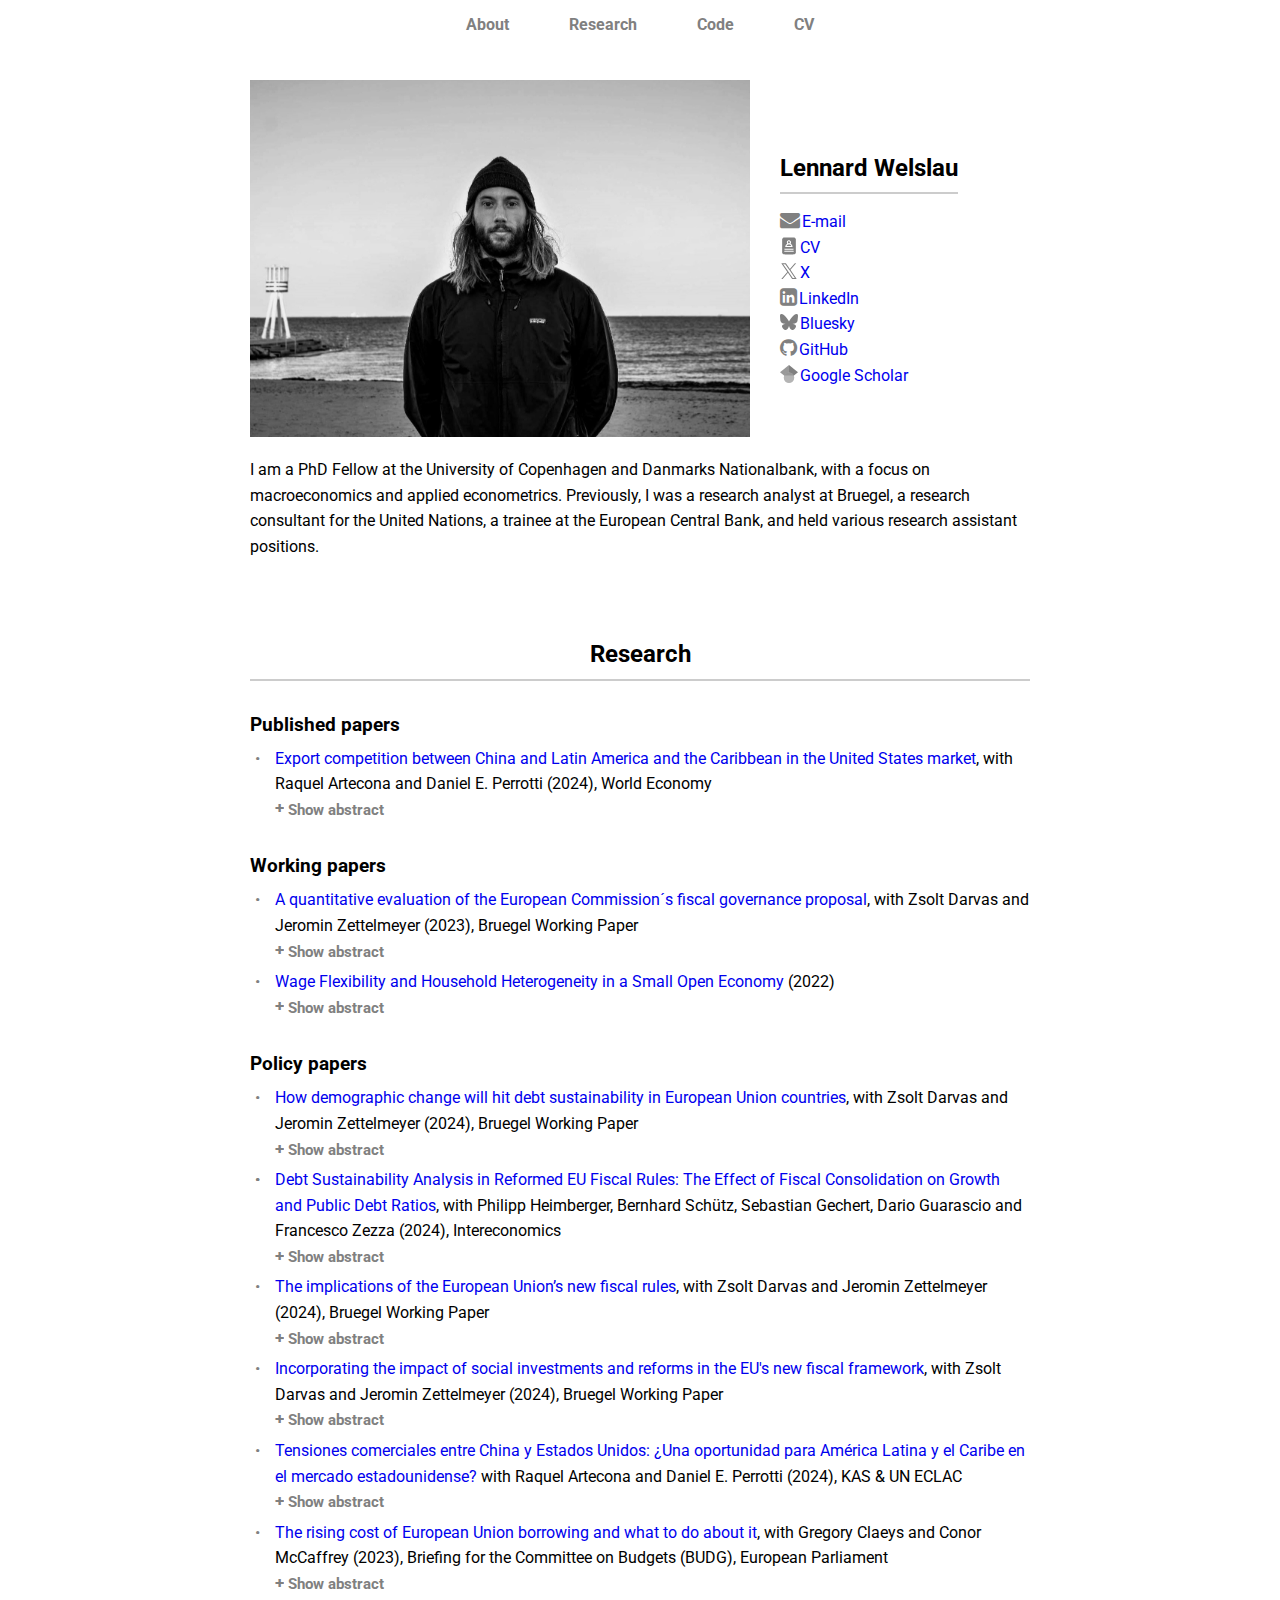
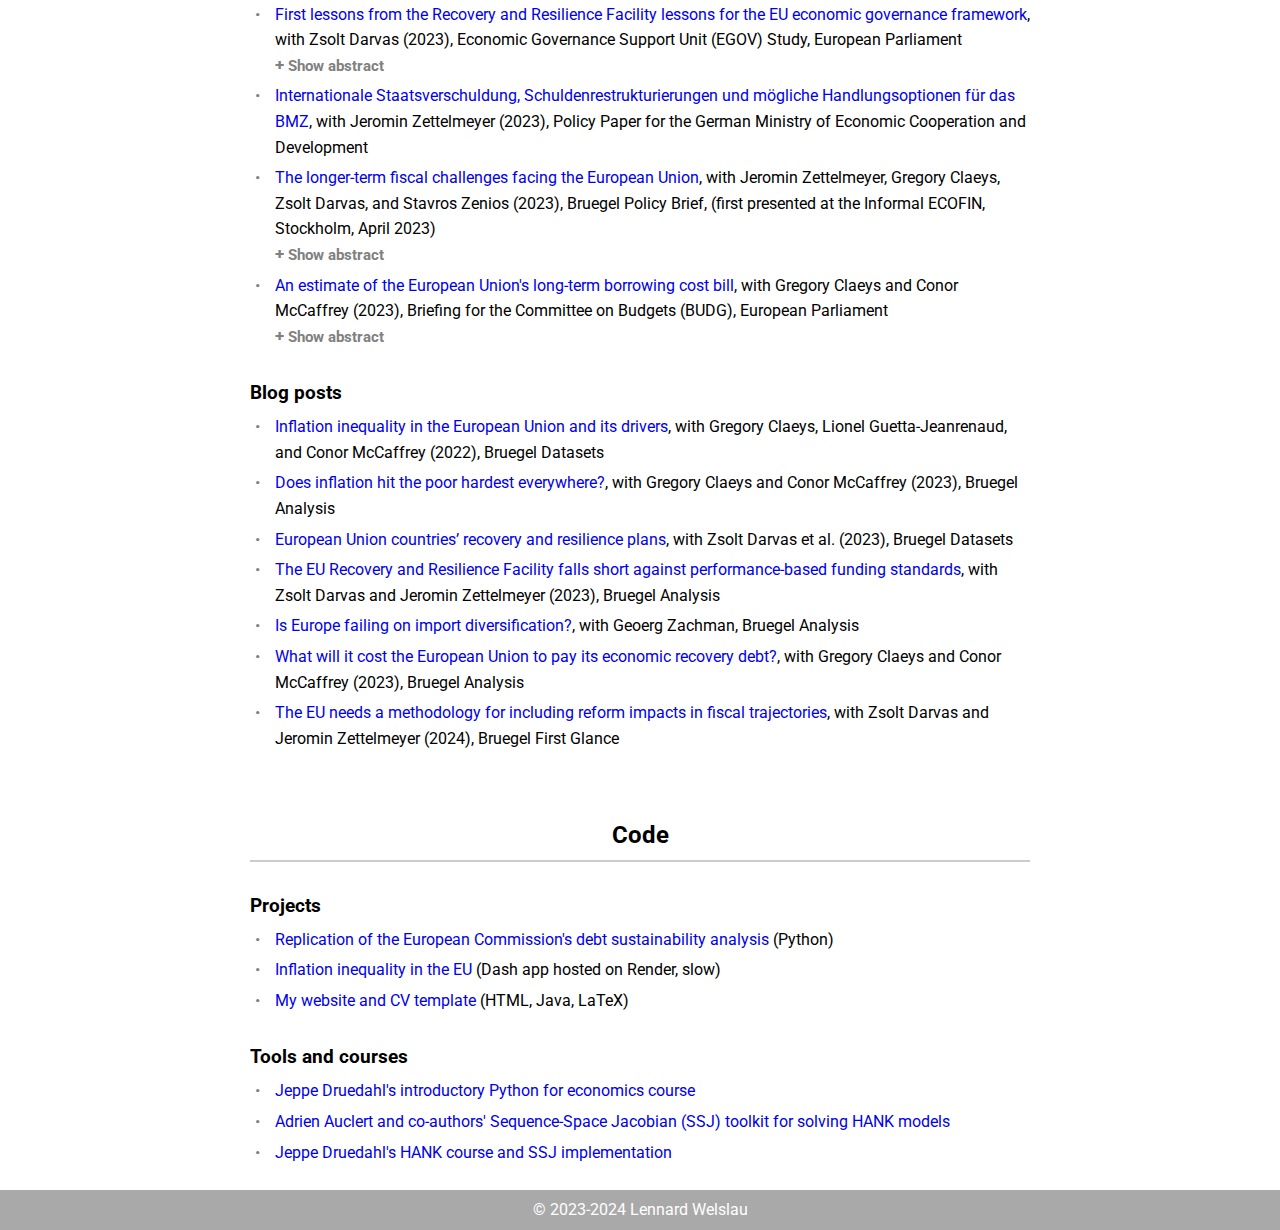
==== index.html @ 1eb8d7cc "bio update" ====
<!DOCTYPE html>
<html lang="en">
<head>
  <script async src="https://www.googletagmanager.com/gtag/js?id=G-X8380H7QBJ"></script>
  <script>
    window.dataLayer = window.dataLayer || [];
    function gtag(){dataLayer.push(arguments);}
    gtag('js', new Date());
    gtag('config', 'G-X8380H7QBJ');
  </script>
  <meta charset="UTF-8">
  <meta name="viewport" content="width=device-width, initial-scale=1.0">
  <link rel="stylesheet" href="style.css">
  <link rel="preconnect" href="https://fonts.googleapis.com">
  <link rel="preconnect" href="https://fonts.gstatic.com" crossorigin>
  <link href="https://fonts.googleapis.com/css2?family=Roboto:wght@300&display=swap" rel="stylesheet">
  <link rel="stylesheet" href="https://cdnjs.cloudflare.com/ajax/libs/font-awesome/4.7.0/css/font-awesome.min.css">
  <script src="https://code.jquery.com/jquery-3.6.0.min.js"></script>
  <script src="script.js"></script>

  <title>Lennard Welslau</title>
  <link rel="icon" type="image/x-icon" href="images/lennard_welslau_icon.jpg">
</head>
<body>
  <nav>
    <ul>
      <li><a href="#about">About</a></li>
      <li><a href="#research">Research</a></li>
      <li><a href="#code">Code</a></li>
      <li><a href="CV/CV_Lennard_Welslau.pdf" target="_blank">CV</a></li>
    </ul>
  </nav>

  <section id="about">
    <div class="container">
      <div class="about-image">
        <img src="images/lennard_welslau.jpg" alt="Lennard Welslau">
        <div class="about-links">
          <h2>Lennard Welslau</h2>
            <ul>
              <li><a href="mailto:lennard.welslau@gmail.com" target="_blank">
                <i class="fa fa-envelope" style="font-size: 20px; color: gray; margin-right: 2px">
                </i>E-mail
              </a></li>

              <li><a href="CV/CV_Lennard_Welslau.pdf" target="_blank">
                <svg xmlns="http://www.w3.org/2000/svg" viewBox="0 0 256 256" width="18" height="18" style="fill: gray; vertical-align: top;  margin-top: 2px; margin-right: 2px">
                  <g transform="translate(0.000000,256.000000) scale(0.100000,-0.100000)" fill="gray" stroke=None>
                    <path d="M1125 2480 c-578 -5 -633 -6 -662 -23 -55 -30 -103 -78 -131 -131 l-27 -51 0 -995 0 -995 27 -51 c31 -58 84 -108 142 -135 39 -18 84 -19 806 -19 722 0 767 1 806 19 58 27 111 77 142 135 l27 51 0 995 0 995 -27 51 c-28 53 -76 102 -131 131 -45 25 -214 29 -972 23z m280 -405 c64 -31 109 -79 143 -153 34 -76 29 -174 -13 -258 l-31 -59 69 -48 c157 -111 274 -370 187 -414 -19 -10 -137 -13 -492 -13 -256 0 -474 3 -483 6 -8 4 -22 19 -31 35 -44 86 93 322 234 401 29 17 51 33 49 37 -52 97 -62 129 -61 201 1 89 19 134 76 197 43 45 98 80 153 94 53 14 143 3 200 -26z m535 -1202 c16 -20 20 -36 16 -58 -13 -63 26 -60 -676 -60 -702 0 -663 -3 -676 60 -4 22 0 38 16 58 l21 27 639 0 639 0 21 -27z m0 -300 c26 -33 21 -79 -11 -105 -20 -17 -66 -18 -651 -18 l-629 0 -24 25 c-30 30 -32 64 -4 99 l20 26 639 0 639 0 21 -27z"/>
                    <path d="M1200 1938 c-55 -28 -83 -75 -82 -134 2 -191 292 -191 294 0 1 26 -7 58 -18 77 -20 35 -92 79 -129 79 -11 0 -41 -10 -65 -22z"/>
                    <path d="M1190 1496 c-30 -6 -72 -20 -93 -30 -53 -26 -128 -96 -155 -145 l-23 -41 346 0 346 0 -23 41 c-33 60 -119 134 -181 157 -71 26 -151 33 -217 18z"/>                
                  </svg>CV
              </a></li>
            </ul>
            <ul>
              <li><a href="https://twitter.com/lennardwelslau" target="_blank">
                <svg xmlns="http://www.w3.org/2000/svg" viewBox="0 0 32 32" width="18" height="18" style="fill: gray; vertical-align: top;  margin-top: 2px; margin-right: 2px">
                  <path style="fill:none" d="M0 0h32v32H0z"/>
                  <path d="M16.305 11.856 26.5 0h-2.412l-8.856 10.294L8.158 0H0l10.7 15.567L0 28h2.417l9.352-10.871L19.24 28h8.16L16.3 11.856zm-3.31 3.844-1.084-1.55L3.288 1.82H7l6.959 9.954 1.084 1.55 9.046 12.939h-3.712L12.995 15.7z" transform="translate(2.301 2)" style="fill:gray"/>
              </svg>X
              </a></li>

              <li><a href="https://www.linkedin.com/in/welslau/" target="_blank">
                <i class="fa fa-linkedin-square" style="font-size: 20px; color: gray; margin-right: 2px">
                </i>LinkedIn
              </a></li>

              <li><a href="https://bsky.app/profile/lennardwelslau.bsky.social" target="_blank">
                <svg viewBox="0 0 64 57" width="18" height="18" style="fill: gray; vertical-align: top;  margin-top: 2px; margin-right: 2px">
                  <path d="M13.873 3.805C21.21 9.332 29.103 20.537 32 26.55v15.882c0-.338-.13.044-.41.867-1.512 4.456-7.418 21.847-20.923 7.944-7.111-7.32-3.819-14.64 9.125-16.85-7.405 1.264-15.73-.825-18.014-9.015C1.12 23.022 0 8.51 0 6.55 0-3.268 8.579-.182 13.873 3.805ZM50.127 3.805C42.79 9.332 34.897 20.537 32 26.55v15.882c0-.338.13.044.41.867 1.512 4.456 7.418 21.847 20.923 7.944 7.111-7.32 3.819-14.64-9.125-16.85 7.405 1.264 15.73-.825 18.014-9.015C62.88 23.022 64 8.51 64 6.55c0-9.818-8.578-6.732-13.873-2.745Z"></path>
                </svg>Bluesky
              </a></li>
            

              <li><a href="https://github.com/lennardwelslau" target="_blank">
                <i class="fa fa-github" style="font-size: 20px; color: gray; ; margin-right: 2px">
                </i>GitHub
              </a></li>

              <li><a href="https://scholar.google.com/citations?user=URCsGY0AAAAJ" target="_blank">
                <svg class="google-scholar-icon" xmlns="http://www.w3.org/2000/svg" viewBox="0 0 512 512" width="18" height="18" style="fill: gray; vertical-align: top;  margin-top: 2px; margin-right: 2px">
                  <path fill="#999999" d="M256 411.12L0 202.667 256 0z"/>
                  <path fill="Gray" d="M256 411.12l256-208.453L256 0z"/>
                  <circle fill="#b4b4b4" cx="256" cy="362.667" r="149.333"/>
                  <path fill="#979797" d="M121.037 298.667c23.968-50.453 75.392-85.334 134.963-85.334s110.995 34.881 134.963 85.334H121.037z"></path>
                </svg>Google Scholar
              </a></li>   
                  
            </ul>          
        </div>
      </div>
      <div class="about-description">
        <p>I am a PhD Fellow at the University of Copenhagen and Danmarks Nationalbank, 
          with a focus on macroeconomics and applied econometrics. 
          Previously, I was a research analyst at Bruegel, 
          a research consultant for the United Nations, 
          a trainee at the European Central Bank, 
          and held various research assistant positions.
        </p>
      </div>
    </div>
  </section>

  <section id="research">
    <div class="container">
      <h2>Research</h2>
      <h3>Published papers</h3>
      <ul class="bibliography">
        <li>
          <div class="publication-entry">
            <div class="publication-info">
              <a href="research\Welslau_Artecona_Perrotti_Export_Competition_China_LAC_01-24.pdf" target="_blank">Export competition between China and Latin America and the Caribbean in the United States market</a>, with Raquel Artecona and Daniel E. Perrotti (2024), World Economy
              <br><a href="#" class="abstract-button">Show abstract</a>
            </div>
            <div class="abstract" style="display: none;">
              We investigate export competition between China and Latin America and the Caribbean (LAC) in the United States market between 2002 and 2022. Using a sample of 33 exporters and 10-digit Harmonized Tariff Schedule (HS) level trade data, we estimate a structural gravity model using an instrumental variable constructed from Chinese exports to eight other industrialized nations. We use a first-order Taylor-series expansion à la Baier and Bergstrand (2009a) to approximate the multilateral price terms pointed out by Anderson and Van Wincoop (2003). The results show that the impact of Chinese exports on United States imports from LAC is negative and statistically significant across several model specifications, levels of aggregation, and sectors. A percentage increase in imports from China decreased imports from LAC by ca. 0.75 percent. The displacement effect is ca. 0.32 for manufacturing products, 1.01 for resourcebased products, 1.33 when estimated only for South America, 0.25 for the Caribbean, and not significant for Central America.
            </div>
          </div>
        </li> 
      </ul>
      <h3>Working papers</h3>
      <ul class="bibliography">
        <li>
          <div class="publication-entry">
            <div class="publication-info">
              <a href="https://www.bruegel.org/sites/default/files/2023-09/WP%2016_1.pdf" target="_blank">A quantitative evaluation of the European Commission´s fiscal governance proposal</a>, with Zsolt Darvas and Jeromin Zettelmeyer (2023), Bruegel Working Paper
              <br><a href="#" class="abstract-button">Show abstract</a>
            </div>
            <div class="abstract" style="display: none;">
              The EU's new fiscal framework (proposed April 2023) uses debt sustainability analysis (DSA), the 3% deficit limit, and safeguards to determine fiscal adjustment needs.  Disagreement exists over a DSA-based approach vs. relying on simple rules. We replicated the DSA methodology to evaluate the proposal, finding ambitious adjustment requirements (averaging over 2% of GDP) exceeding current plans for most high-debt countries. While DSA generally drives these requirements, notable exceptions exist. France's 'debt safeguard' mandates much greater adjustment than the DSA.  Extending the adjustment period (possible under the framework) would make safeguards binding for several countries.  Additionally, the deficit reduction rule could become binding after output shocks.  The Commission's DSA methodology, while reasonable, warrants review by an independent group.  We endorse the proposal with modifications: clarify ambiguities, remove/modify safeguards, reform the excessive deficit procedure to prevent procyclicality, and establish a process for reviewing the DSA methodology.
            </div>
          </div>
        </li>      
        <li>
          <div class="publication-entry">
            <div class="publication-info">
              <a href="research/Welslau_2022_Wage_Flexibility_Open_Economy_HANK.pdf" target="_blank">Wage Flexibility and Household Heterogeneity in a Small Open Economy</a> (2022)
              <br><a href="#" class="abstract-button">Show abstract</a>
            </div>
            <div class="abstract" style="display: none;">
              Structural reforms that increase labour market flexibility have conventionally been believed to facilitate employment stability. These stability benefits depend on the responsiveness of employment to labour cost adjustments. In a standard New Keynesian model, this responsiveness depends on aggregate demand the endogenous reaction of monetary policy which is muted in a monetary union. I revisit the effect in a small open-economy HANK model, where demand is affected directly by changes in the real wage. I first simulate a temporary payroll tax cut and compare responses for a Taylor rule and a monetary union and show that employment is responsive to labour cost reductions under both monetary regimes. I then simulate a foreign interest rate and a foreign demand shock and assess welfare losses at varying levels of wage flexibility. I find that: (i) wage flexibility increases the responsiveness of employment in the face of adverse foreign shocks; (ii) in a monetary union, wage flexibility results in substantial relative welfare losses, especially for poorer households, driven by income and multiplier effects, while for a Taylor rule, welfare effects are smaller and co-determined by the monetary policy response; (iii) under both monetary regimes, a one for one increase of price and wage flexibility has only minimal welfare effects, while a decrease of flexibility results in relative gains for an interest rate shock and relative losses for a foreign demand shock.
            </div>
        </li>
      </ul>
      <h3>Policy papers</h3> 
      <ul class="bibliography">
        <li>
          <div class="publication-entry">
            <div class="publication-info">
              <a href="https://www.bruegel.org/sites/default/files/2024-09/PB%2022%202024_0.pdf" target="_blank">How demographic change will hit debt sustainability in European Union countries</a>, with Zsolt Darvas and Jeromin Zettelmeyer (2024), Bruegel Working Paper
              <br><a href="#" class="abstract-button">Show abstract</a>
            </div>
            <div class="abstract" style="display: none;">
              Population ageing is increasingly straining the fiscal stability of European Union countries by raising public expenditures and slowing economic growth, which worsens debt-to-GDP ratios. To manage these pressures and comply with EU fiscal rules, member states must maintain strong structural primary balances—the difference between non-cyclical revenues and non-interest spending. The EU requires nations to address the fiscal impacts of ageing from 2025 over a ten-year adjustment period, with the most significant effects occurring in the first four to seven years. After this period, most countries won’t need to further increase their structural primary balances. However, except for Bulgaria, Croatia, Finland, France, Italy, Latvia, and Sweden, other EU nations must continue fiscal adjustments in non-ageing areas. This may involve reallocating spending or raising taxes, presenting tough policy choices. Additionally, demographic risks could increase required primary balances by over one percentage point of GDP, while policies like boosting immigration, fertility, labor participation, and productivity could alleviate pressures by about half a point. Effective implementation of EU recommendations is crucial for addressing these demographic challenges.          </div>
          </div>
        </li>  
        <li>
        <li>
          <div class="publication-entry">
            <div class="publication-info">
              <a href="https://www.intereconomics.eu/contents/year/2024/number/5/article/debt-sustainability-analysis-in-reformed-eu-fiscal-rules.html" target="_blank">Debt Sustainability Analysis in Reformed EU Fiscal Rules: The Effect of Fiscal Consolidation on Growth and Public Debt Ratios</a>, with Philipp Heimberger, Bernhard Schütz, Sebastian Gechert, Dario Guarascio and Francesco Zezza (2024), Intereconomics
              <br><a href="#" class="abstract-button">Show abstract</a>
            </div>
            <div class="abstract" style="display: none;">
              Debt Sustainability Analysis (DSA) relies on macroeconomic and fiscal policy assumptions; it plays an essential role in providing an anchor for bilateral negotiations and surveillance in the context of reformed EU fiscal rules. While the European Commission assumes a constant short-run fiscal multiplier of 0.75, the literature highlights that there is no single fiscal multiplier for all countries and all times. Furthermore, the European Commission’s DSA framework assumes a fast dissipation of the output effect of fiscal adjustment, and that fiscal consolidation efforts by trading partners do not spill over into domestic economic activity. This article presents DSA simulations that relax the official assumptions by focusing on the four largest euro area economies: Germany, France, Italy and Spain. The results suggest that the debt sustainability framework in reformed EU fiscal rules is sensitive to changes in assumptions and may underestimate the negative growth effects of fiscal adjustment. Hence, public debt ratios may turn out higher than expected.
            </div>
          </div>
        </li>  
        <li>
          <div class="publication-entry">
            <div class="publication-info">
              <a href="https://www.bruegel.org/system/files/2024-07/PB%2010%202024.pdf" target="_blank">The implications of the European Union’s new fiscal rules</a>, with Zsolt Darvas and Jeromin Zettelmeyer (2024), Bruegel Working Paper
              <br><a href="#" class="abstract-button">Show abstract</a>
            </div>
            <div class="abstract" style="display: none;">
              The European Union's new fiscal framework aims to enforce budget deficit and public debt limits through country-specific debt sustainability analyses (DSA) and a public expenditure indicator as the annual fiscal policy target. This approach is more effective than simple numerical rules, focusing on debt path evolution and avoiding pro-cyclical fiscal policies. However, numerical safeguards in the new framework may undermine DSA-based requirements and hinder public investment. More, ambiguities in the new rules and the excessive deficit procedure (EDP) could impede successful implementation. We compar eimplications of the old and te new rules and make several recommendations for successful implementation, including aligning EDP adjustments with DSA, quantifying investment impacts, revising DSA methodology, and establishing an EU facility for green public investments if needed.
            </div>
          </div>
        </li>  
        <li>
          <div class="publication-entry">
            <div class="publication-info">
              <a href="https://www.bruegel.org/sites/default/files/2024-03/WP%2007.pdf" target="_blank">Incorporating the impact of social investments and reforms in the EU's new fiscal framework</a>, with Zsolt Darvas and Jeromin Zettelmeyer (2024), Bruegel Working Paper
              <br><a href="#" class="abstract-button">Show abstract</a>
            </div>
            <div class="abstract" style="display: none;">
              The EU's new fiscal framework extends the fiscal adjustment period to incentivize public investment and reforms. However, there's no agreed methodology to gauge their impact on fiscal adjustments. This paper assesses the framework's "investment friendliness" and proposes a methodology to quantify the impact of investments and reforms on debt sustainability. It suggests reevaluating existing methodologies for projections and illustrates potential impacts through social investment measures. This analysis emphasizes the necessity of a standardized approach to evaluate the effects of investments and reforms within the EU's fiscal framework.
            </div>
          </div>
        </li>      
        <li>
          <div class="publication-entry">
            <div class="publication-info">
              <a href="https://www.kas.de/documents/7851262/29859533/Retos+y+oportunidade+de+Ame%CC%81rica+Latina+y+el+Caribe.pdf/45678561-68e5-db37-2965-a6052b96e887?version=1.0&t=1712937202313" target="_blank">Tensiones comerciales entre China y Estados Unidos: ¿Una oportunidad para América Latina y el Caribe en el mercado estadounidense?</a> with Raquel Artecona and Daniel E. Perrotti (2024), KAS & UN ECLAC
              <br><a href="#" class="abstract-button">Show abstract</a>
            </div>
            <div class="abstract" style="display: none;">
              We analyse the impact of the China-United States trade tensions on the displacement of exports from Latin America and the Caribbean by China in the United States market using an augmented gravity model. For products directly involved in the trade dispute, a percentage increase in Chinese exports, on average, led to a decrease of Latin American and Caribbean exports of about 0.24 to 0.42 percent before, and 0.21 and 0.25 percent after the introduction of tariffs. This reduction is statistically significant even after controlling for sector, country, and time specific trends. Reductions in the displacement of products not involved in the trade tensions are not robust to the inclusion of such trends. The results suggest that trade tensions partly offset the displacment of Latin American and Caribbean exports.
            </div>
          </div>
        </li> 
        <li>
          <div class="publication-entry">
            <div class="publication-info">
              <a href="https://www.bruegel.org/system/files/2023-06/PB%2012%202023.pdf" target="_blank">The rising cost of European Union borrowing and what to do about it</a>, with Gregory Claeys and Conor McCaffrey (2023), Briefing for the Committee on Budgets (BUDG), European Parliament
              <br><a href="#" class="abstract-button">Show abstract</a>
            </div>
            <div class="abstract" style="display: none;">
              The European Commission's debt issuance for the EU has surged, with approximately €400 billion outstanding as of May 2023, mostly incurred since 2020. Continued borrowing is anticipated until 2026 to fund NextGenerationEU and support for Ukraine. While initial borrowing benefited from historically low interest rates, rates rose notably in 2022. Factors contributing to this rise include broader eurozone interest rate increases and widening yield spreads compared to major European issuers like France and Germany. To address this, the Commission should enhance market infrastructure and refine its issuance strategy. However, institutional developments and progress on new own resources are also crucial to optimize EU borrowing benefits. A significant portion of borrowing is allocated to non-repayable support, such as Recovery and Resilience Fund grants, adding pressure on the EU budget due to higher-than-expected interest costs. Consequently, the EU must promptly review its budget and financial framework to accommodate these increased costs and mitigate impacts on important EU programs already strained by inflation.
            </div>
          </div>
        </li>        
        <li>
          <div class="publication-entry">
            <div class="publication-info">
              <a href="https://www.europarl.europa.eu/RegData/etudes/IDAN/2023/741748/IPOL_IDA(2023)741748_EN.pdf" target="_blank">First lessons from the Recovery and Resilience Facility lessons for the EU economic governance framework</a>, with Zsolt Darvas (2023), Economic Governance Support Unit (EGOV) Study, European Parliament
              <br><a href="#" class="abstract-button">Show abstract</a>
            </div>
            <div class="abstract" style="display: none;">
              We document the poor track record of implementation of the European Semester country-specific recommendations and discusses the novelties the Recovery and Resilience Facility (RRF) could bring to EU economic governance. While it is too early to evaluate the success of the RRF, this study draws out lessons for the future of the EU economic governance framework from certain aspects of the RRF design and the European Commission’s evaluation of the national recovery and resilience plans.
            </div>
          </div>
        </li>        
        <li>
          <div class="publication-entry">
            <div class="publication-info">
              <a href="https://www.bruegel.org/system/files/2023-05/Internationale%20Staatsverschuldung%20Bruegel_.pdf" target="_blank">Internationale Staatsverschuldung, Schuldenrestrukturierungen und mögliche Handlungsoptionen für das BMZ</a>, with Jeromin Zettelmeyer (2023), Policy Paper for the German Ministry of Economic Cooperation and Development
            </div>
          </div>
        </li>
        <li>
          <div class="publication-entry">
            <div class="publication-info">
              <a href="https://www.bruegel.org/system/files/2023-05/PB%2010%202023.pdf" target="_blank">The longer-term fiscal challenges facing the European Union</a>, with Jeromin Zettelmeyer, Gregory Claeys, Zsolt Darvas, and Stavros Zenios (2023), Bruegel Policy Brief, (first presented at the Informal ECOFIN, Stockholm, April 2023)
              <br><a href="#" class="abstract-button">Show abstract</a>
            </div>
            <div class="abstract" style="display: none;">
              The pandemic and the fallout from Russia's invasion of Ukraine have intensified longer-term fiscal pressures in the European Union, stemming from increased debt, anticipated higher real interest rates, and heightened public investment demands. This Policy Brief provides quantitative assessments and policy implications. Firstly, most EU countries will require long-term increases in primary fiscal balances, ranging from 0.5 percent to 1.5 percent of GDP, though adjustments vary due to existing fiscal space disparities. Secondly, while significant, the additional fiscal adjustment appears manageable, with some countries needing to raise primary balances by over 2 percent of GDP. Thirdly, future real interest rate paths are uncertain, having risen by approximately 2 percentage points post-pandemic but remaining relatively low at around 1 percent in real terms. Policymakers should not presume a decline in rates. Lastly, increased public spending demands for defense and climate initiatives, exceeding 1 percent of GDP annually, aren't yet factored into fiscal baselines and will compound existing adjustment efforts. Gradual fiscal adjustment, commencing when cyclical conditions permit, is crucial to avoid hampering economic growth.            </div>
          </div>
        </li>        
        <li>
          <div class="publication-entry">
            <div class="publication-info">
              <a href="https://www.europarl.europa.eu/RegData/etudes/BRIE/2023/754286/IPOL_BRI(2023)754286_EN.pdf" target="_blank">An estimate of the European Union's long-term borrowing cost bill</a>, with Gregory Claeys and Conor McCaffrey (2023), Briefing for the Committee on Budgets (BUDG), European Parliament
              <br><a href="#" class="abstract-button">Show abstract</a>
            </div>
            <div class="abstract" style="display: none;">
              The European Union's budget must cover the costs of interest and principal payments on debt issued to fund the non-repayable portion of the post-pandemic recovery program. Understanding the evolution of these costs until full reimbursement in 2058 is crucial. Median estimates suggest yearly interest costs borne by the EU budget could peak at €10.8 billion (0.05% of EU GDP) in 2030 before gradually decreasing. Total costs over the program's lifespan could reach €222 billion (0.6% of average EU GDP), potentially reduced by €25 billion if the EU spread normalizes to early 2022 levels. Factoring in debt repayment, total annual financial needs may hit €25 billion in 2030, declining to €14 billion by program end. The EU's proposed 'Own Resources' package could cover these costs if accurate and accepted by member states. However, substantial uncertainty surrounds interest rates over the program's duration, emphasizing the need for caution.            </div>
          </div>
        </li>
      <h3>Blog posts</h3>
      <ul class="bibliography">
        <li>
          <div class="publication-entry">
            <div class="publication-info">
              <a href="https://www.bruegel.org/dataset/inflation-inequality-european-union-and-its-drivers" target="_blank">Inflation inequality in the European Union and its drivers</a>, with Gregory Claeys, Lionel Guetta-Jeanrenaud, and Conor McCaffrey (2022), Bruegel Datasets
            </div>
          </div>
        </li>        
        <li>
          <div class="publication-entry">
            <div class="publication-info">
              <a href="https://www.bruegel.org/blog-post/does-inflation-hit-poor-hardest-everywhere" target="_blank">Does inflation hit the poor hardest everywhere?</a>, with Gregory Claeys and Conor McCaffrey (2023), Bruegel Analysis
            </div>
          </li>
          <li>
            <div class="publication-entry">
              <div class="publication-info">
                <a href="https://www.bruegel.org/dataset/european-union-countries-recovery-and-resilience-plans" target="_blank">European Union countries’ recovery and resilience plans</a>, with Zsolt Darvas et al. (2023), Bruegel Datasets
              </div>
            </div>
          </li>
          <li>
            <div class="publication-entry">
              <div class="publication-info">
                <a href="https://www.bruegel.org/analysis/eu-recovery-and-resilience-facility-falls-short-against-performance-based-funding" target="_blank">The EU Recovery and Resilience Facility falls short against performance-based funding standards</a>, with Zsolt Darvas and Jeromin Zettelmeyer (2023), Bruegel Analysis
              </div>
            </div>
          </li>
        <li>
          <div class="publication-entry">
            <div class="publication-info">
              <a href="https://www.bruegel.org/blog-post/europe-failing-import-diversification" target="_blank">Is Europe failing on import diversification?</a>, with Geoerg Zachman, Bruegel Analysis
            </div>
          </div>
        </li>
        <li>
          <div class="publication-entry">
            <div class="publication-info">
              <a href="https://www.bruegel.org/analysis/what-will-it-cost-european-union-pay-its-economic-recovery-debt" target="_blank">What will it cost the European Union to pay its economic recovery debt?</a>, with Gregory Claeys and Conor McCaffrey (2023), Bruegel Analysis
            </div>
          </div>
        </li>
        <li>
          <div class="publication-entry">
            <div class="publication-info">
              <a href="https://www.bruegel.org/first-glance/eu-needs-methodology-including-reform-impacts-fiscal-trajectories" target="_blank">The EU needs a methodology for including reform impacts in fiscal trajectories</a>, with Zsolt Darvas and Jeromin Zettelmeyer (2024), Bruegel First Glance
            </div>
          </div>
        </li>        
      </ul>
    </div>
  </section>

  <section id="code">
    <div class="container">
      <h2>Code</h2>
        <h3>Projects</h3>
        <ul class="project">
          <li><a href="https://github.com/lennardwelslau/eu-debt-sustainability-analysis/" target="_blank">Replication of the European Commission's debt sustainability analysis</a> (Python)</li>
          <li><a href="inflation_inequality.html" target="_blank">Inflation inequality in the EU</a> (Dash app hosted on Render, slow)</li>
          <li><a href="https://github.com/lennardwelslau/lennardwelslau.github.io" target="_blank">My website and CV template</a> (HTML, Java, LaTeX)</li>
        </ul>
        <h3>Tools and courses</h3>
        <ul class="project">
          <li><a href="https://sites.google.com/view/numeconcph-introprog/" target="_blank">Jeppe Druedahl's introductory Python for economics course</a></li>                  
          <li><a href="https://github.com/lennardwelslau/sequence-jacobian">Adrien Auclert and co-authors' Sequence-Space Jacobian (SSJ) toolkit for solving HANK models</a></li>
          <li><a href="https://github.com/NumEconCopenhagen/AdvMacroHet/" target="_blank">Jeppe Druedahl's HANK course and SSJ implementation</a></li>                        
        </ul>
    </div>
  </section>
    
  <footer>
      <p>© 2023-2024 Lennard Welslau</p>
  </footer>
    

</body>
</html>
---- style.css ----
/* Reset default styles */
html, body, ul, li {
  margin: 0;
  padding: 0;
  list-style: none;
}

/* Global styles */
body {
  font-family: Roboto, sans-serif;
  line-height: 1.6;
}

.container {
  max-width: 780px;
  margin: 0 auto;
  padding: 20px;
}

h1 {
  text-align: center;
}

h2 {
  margin-bottom: 10px;
}

/* Navigation bar styles */
nav {
  background-color: white;
  position: fixed;
  top: 0;
  width: 100%;
  height: 50px;
  transition: background-color 0.25s ease; /* Add a smooth transition effect for the background color */
  z-index: 1000; /* Set a higher z-index to keep the navigation bar in the foreground */
}

nav ul {
  display: flex;
  justify-content: center;
  align-items: center;
  white-space: nowrap; /* Prevent text from wrapping */
  text-overflow: ellipsis; /* Display ellipsis (...) for text that overflows */
  height: 100%;
}


nav ul li a {
  color: grey;
  font-size: 16px;
  font-weight: bold;
  text-decoration: none;
  padding: 10px 30px;
  transition: font-size 0.25s ease, background-color 0.25s ease, color 0.25s ease; /* Add a smooth transition effect */
}

nav li:hover {
  transform: scale(1.2); /* Increase the font size on hover (adjust as needed) */
}

.scrolled {
  background-color: darkgrey;
}

.scrolled ul li a {
  color: white;
  transition: color 0.25 ease; /* Add a smooth transition effect for background color, text color, and padding */
}

/* About section styles */
#about {
  margin-top: 60px; /* Adjust the space between navigation bar and title */
}

.about-image {
  display: flex;
  align-items: center;
  justify-content: left; /* Center the content horizontally */
  text-align: left;
  flex-wrap: wrap; /* Allow items to wrap onto the next line if needed */
}

.about-image img {
  max-width: 500px;
  display: block;
  height: auto;
  margin-right: 30px;
}

.about-links {
  display: block; 
  text-align: left;
}

.about-links a {
  display: block;
  text-decoration: none;
}

.about-links a:visited {
  color: blue;
}

.about-links a:hover {
  text-decoration: underline; 
}

.about-description {
  margin-top: 20px;
}

.about-description a {
  text-decoration: none;
}

.about-description a:visited {
  color: blue;
}

.about-description a:hover {
  text-decoration: underline; 
}

h2 {
  text-align: center;
  border-bottom: 2px solid #ccc; /* Add a border under section headings */
  padding-bottom: 5px; /* Add some padding for better spacing */
  margin-bottom: 15px; /* Adjust as needed for spacing between headings and content */
}

h3 {
  border-bottom: 0px solid #ccc; /* Add a border under section headings */
  margin-top: 30px;
  margin-bottom: 5px; /* Adjust as needed for spacing between headings and content */
}

/* Research section styles */
.bibliography li {
  margin-bottom: 5px; /* Adjust as needed for spacing between entries */
  position: relative;
  padding-left: 25px; /* Adjust the padding to control the space between the symbol and the text */
}

.bibliography li::before {
  content: '\2022'; /* Unicode character for a bullet (disc) */
  color: grey; /* Set the color of the disc */
  position: absolute;
  left: 5px; /* Adjust the position of the disc */
}

.bibliography li a {
  text-decoration: none;
}

.bibliography li a:visited {
  color: blue;
}

.bibliography li a:hover {
  text-decoration: underline;
}

.abstract-button {
  color: grey; 
  font-size: 15px;
  font-weight: bold;
  cursor: pointer;
}

.abstract-button:hover {
  text-decoration: underline; 
}

.abstract {
  margin-top: 5px; 
  font-size: 14px; 
  line-height: 1.2; 
}

.abstract-button:after {
  content: '\002B'; /* Unicode character for "plus" sign (+) */
  display: inline-block;
  color: rgba(0,0,0,0);
  text-shadow: 0 0 grey;
  font-weight: bold;
  font-style: normal;
  scale: 1.1;
  float: left;
  margin-right: 5px;
}

.active:after {
  content: '\2012'; /* Unicode character for "minus" sign (-) */
}

/* Code section styles */

.project li {
  margin-bottom: 5px;
  position: relative;
  padding-left: 25px; 
}

.project li::before {
  content: '\2022'; /* Unicode character for a bullet (disc) */
  color: grey; 
  position: absolute;
  left: 5px;
}

.project li a {
  text-decoration: none;
}

.project li a:visited {
  color: blue;
}

.project li a:hover {
  text-decoration: underline;
}

/* Footer */
footer {
  background-color: darkgrey;
  color: white;
  height: 40px;
  padding: 0;
  text-align: center;
  display: flex;
  align-items: center;
  justify-content: center;
}

/* Adjusted container styles for mobile */
@media (max-width: 768px) {
  .container {
    padding: 10px;
  }
}

/* Adjusted about section for mobile */
@media (max-width: 768px) {
  .about-image {
    flex-direction: column;
    align-items: center;
  }

  .about-image img {
    max-width: 100%;
    margin-right: 0;
    margin-bottom: 10px;
  }
}

@media (max-width: 768px) {
  .about-links {
    text-align: center;
    justify-content: center;
    align-items: center;
    margin-bottom: 10px;
  }

  .about-links li {
    display: inline-flex;
    margin: 2.5px 2.5px;
  }
}

@media (max-width: 600px) {
  .about-description {
    text-align: justify;
  }
}

/* Adjusted navigation bar styles for mobile */
@media (max-width: 600px) {
  nav {
    height: auto;
    padding: 10px 0;
    text-align: center;
  }

  nav ul {
    display: flex;
    flex-direction: row;
    justify-content: center;
    align-items: center;
  }

  nav ul li {
    margin: 0 10px;
  }

  nav ul li a {
    padding: 5px;
  }
}
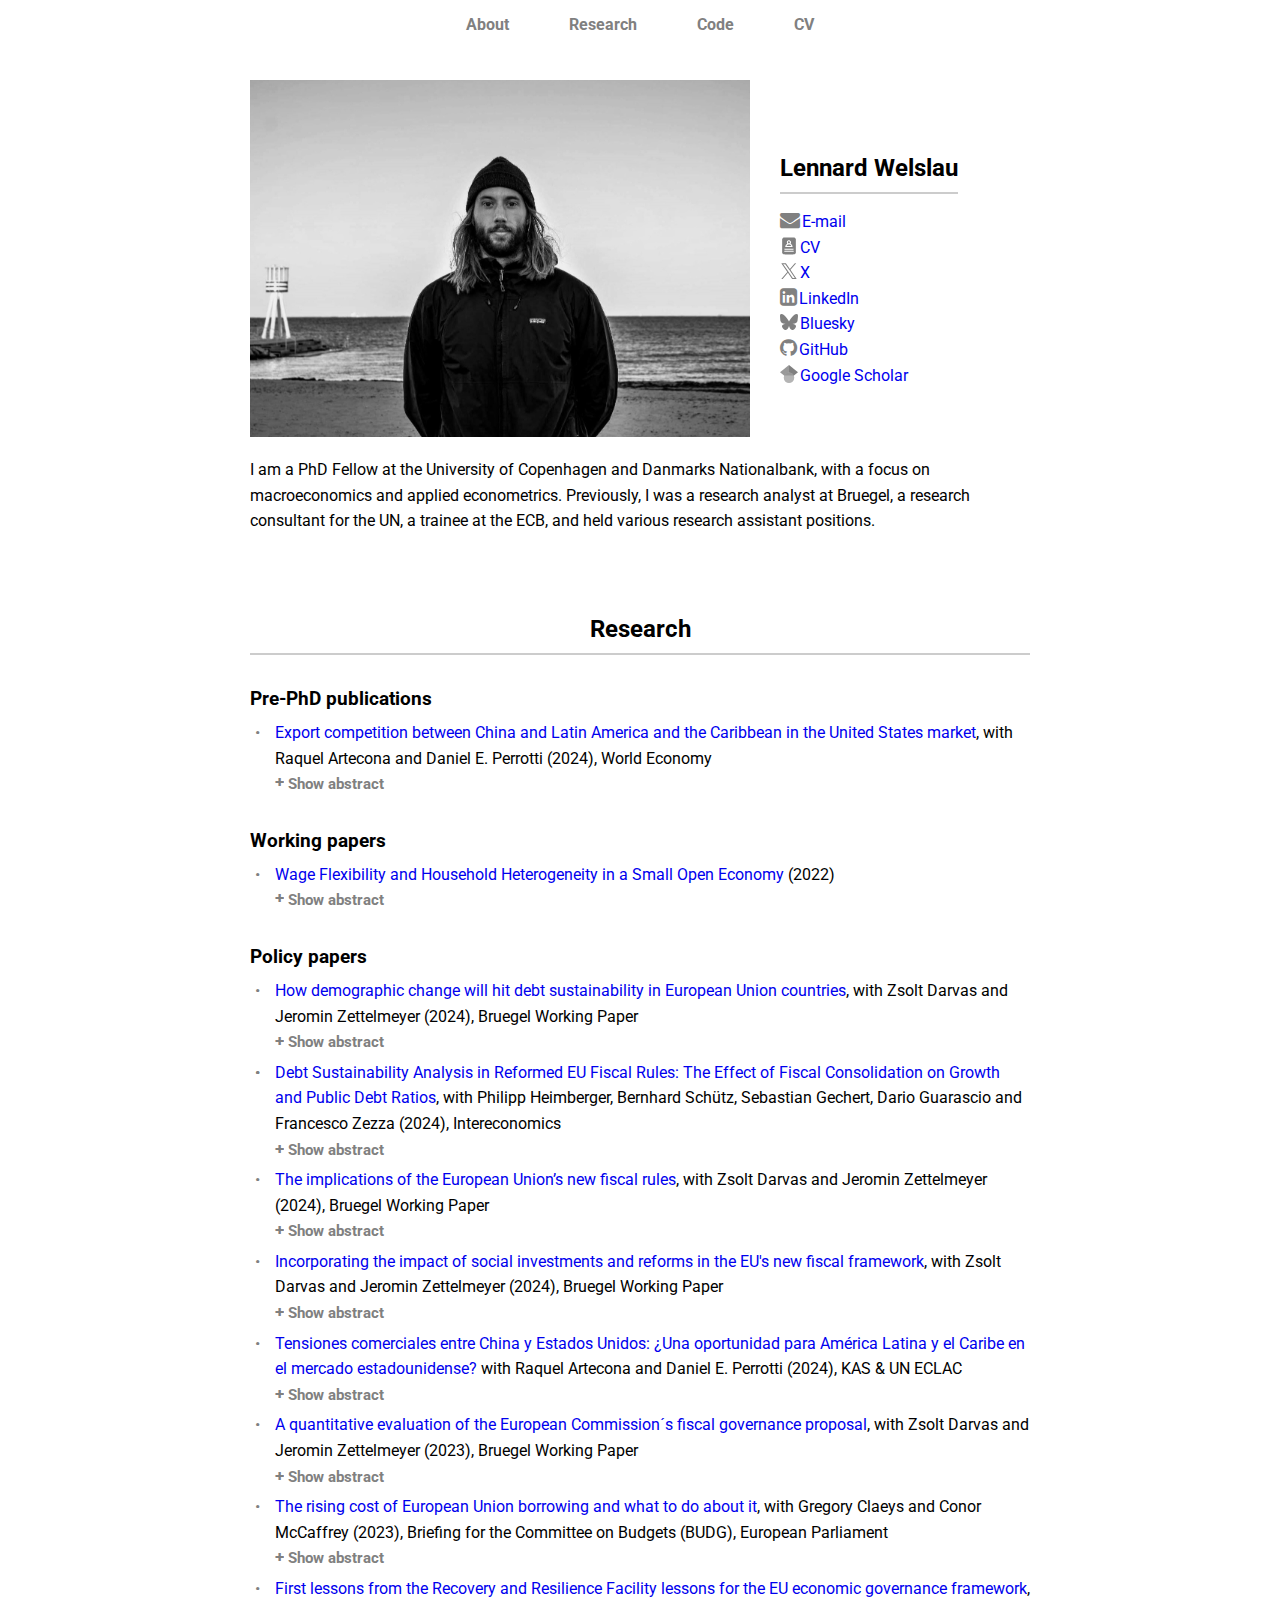
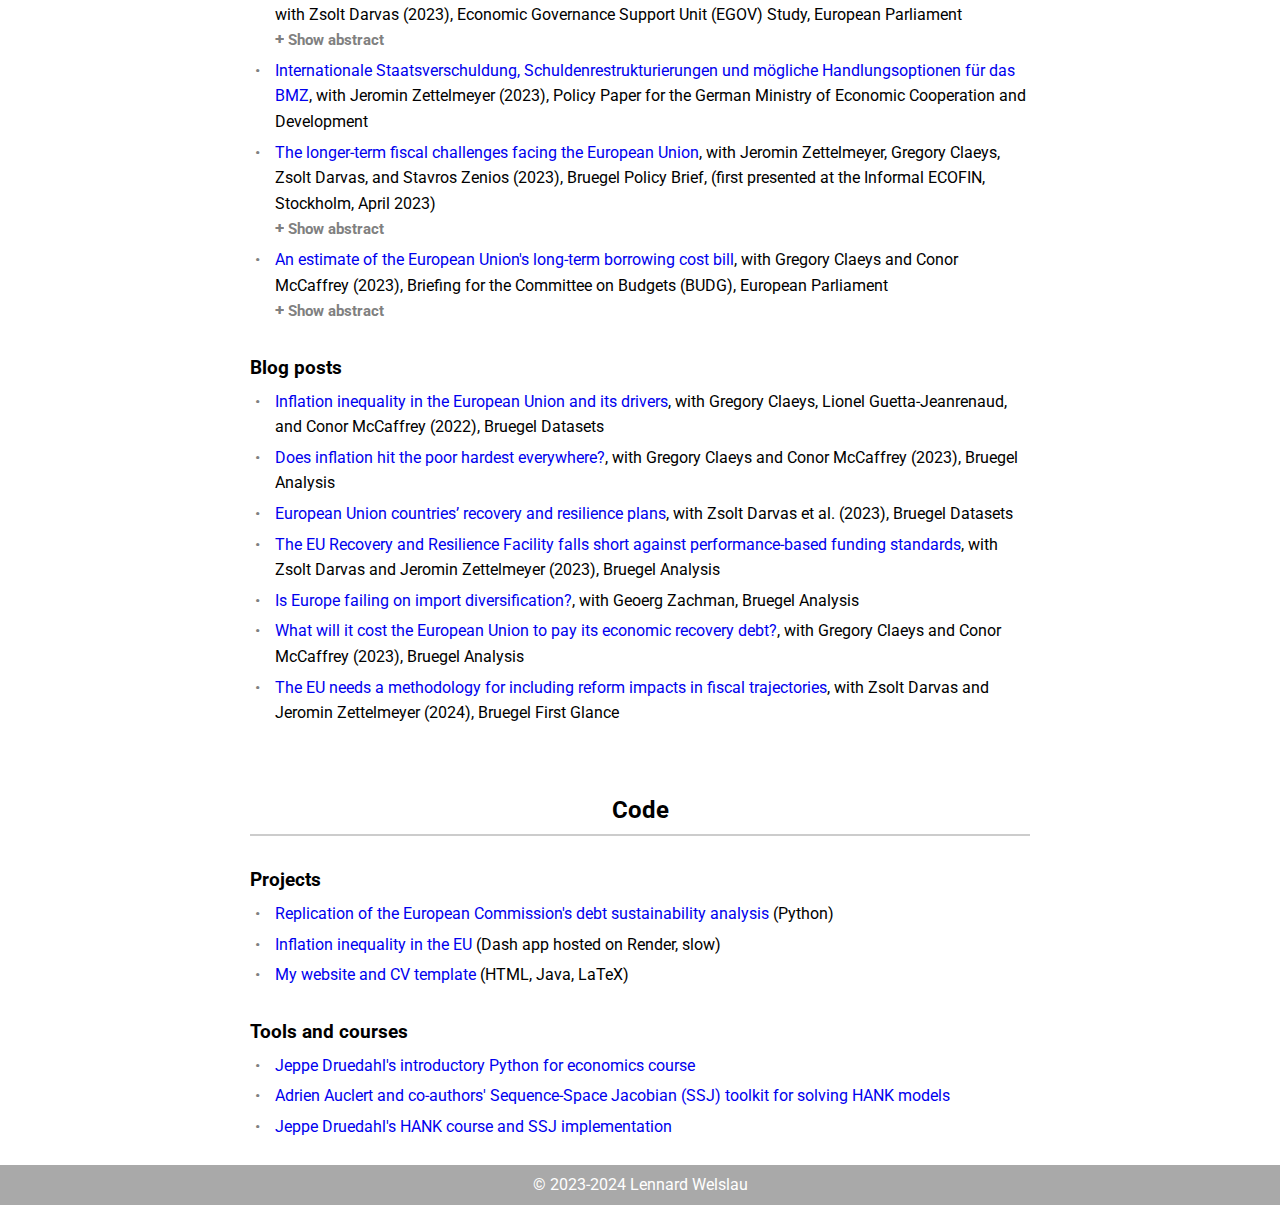
==== commit 97354855: "research section" ====
--- a/index.html
+++ b/index.html
@@ -93,8 +93,8 @@
         <p>I am a PhD Fellow at the University of Copenhagen and Danmarks Nationalbank, 
           with a focus on macroeconomics and applied econometrics. 
           Previously, I was a research analyst at Bruegel, 
-          a research consultant for the United Nations, 
-          a trainee at the European Central Bank, 
+          a research consultant for the UN, 
+          a trainee at the ECB, 
           and held various research assistant positions.
         </p>
       </div>
@@ -104,7 +104,7 @@
   <section id="research">
     <div class="container">
       <h2>Research</h2>
-      <h3>Published papers</h3>
+      <h3>Pre-PhD publications</h3>
       <ul class="bibliography">
         <li>
           <div class="publication-entry">
@@ -123,17 +123,6 @@
         <li>
           <div class="publication-entry">
             <div class="publication-info">
-              <a href="https://www.bruegel.org/sites/default/files/2023-09/WP%2016_1.pdf" target="_blank">A quantitative evaluation of the European Commission´s fiscal governance proposal</a>, with Zsolt Darvas and Jeromin Zettelmeyer (2023), Bruegel Working Paper
-              <br><a href="#" class="abstract-button">Show abstract</a>
-            </div>
-            <div class="abstract" style="display: none;">
-              The EU's new fiscal framework (proposed April 2023) uses debt sustainability analysis (DSA), the 3% deficit limit, and safeguards to determine fiscal adjustment needs.  Disagreement exists over a DSA-based approach vs. relying on simple rules. We replicated the DSA methodology to evaluate the proposal, finding ambitious adjustment requirements (averaging over 2% of GDP) exceeding current plans for most high-debt countries. While DSA generally drives these requirements, notable exceptions exist. France's 'debt safeguard' mandates much greater adjustment than the DSA.  Extending the adjustment period (possible under the framework) would make safeguards binding for several countries.  Additionally, the deficit reduction rule could become binding after output shocks.  The Commission's DSA methodology, while reasonable, warrants review by an independent group.  We endorse the proposal with modifications: clarify ambiguities, remove/modify safeguards, reform the excessive deficit procedure to prevent procyclicality, and establish a process for reviewing the DSA methodology.
-            </div>
-          </div>
-        </li>      
-        <li>
-          <div class="publication-entry">
-            <div class="publication-info">
               <a href="research/Welslau_2022_Wage_Flexibility_Open_Economy_HANK.pdf" target="_blank">Wage Flexibility and Household Heterogeneity in a Small Open Economy</a> (2022)
               <br><a href="#" class="abstract-button">Show abstract</a>
             </div>
@@ -199,6 +188,17 @@
             </div>
           </div>
         </li> 
+        <li>
+          <div class="publication-entry">
+            <div class="publication-info">
+              <a href="https://www.bruegel.org/sites/default/files/2023-09/WP%2016_1.pdf" target="_blank">A quantitative evaluation of the European Commission´s fiscal governance proposal</a>, with Zsolt Darvas and Jeromin Zettelmeyer (2023), Bruegel Working Paper
+              <br><a href="#" class="abstract-button">Show abstract</a>
+            </div>
+            <div class="abstract" style="display: none;">
+              The EU's new fiscal framework (proposed April 2023) uses debt sustainability analysis (DSA), the 3% deficit limit, and safeguards to determine fiscal adjustment needs.  Disagreement exists over a DSA-based approach vs. relying on simple rules. We replicated the DSA methodology to evaluate the proposal, finding ambitious adjustment requirements (averaging over 2% of GDP) exceeding current plans for most high-debt countries. While DSA generally drives these requirements, notable exceptions exist. France's 'debt safeguard' mandates much greater adjustment than the DSA.  Extending the adjustment period (possible under the framework) would make safeguards binding for several countries.  Additionally, the deficit reduction rule could become binding after output shocks.  The Commission's DSA methodology, while reasonable, warrants review by an independent group.  We endorse the proposal with modifications: clarify ambiguities, remove/modify safeguards, reform the excessive deficit procedure to prevent procyclicality, and establish a process for reviewing the DSA methodology.
+            </div>
+          </div>
+        </li>      
         <li>
           <div class="publication-entry">
             <div class="publication-info">
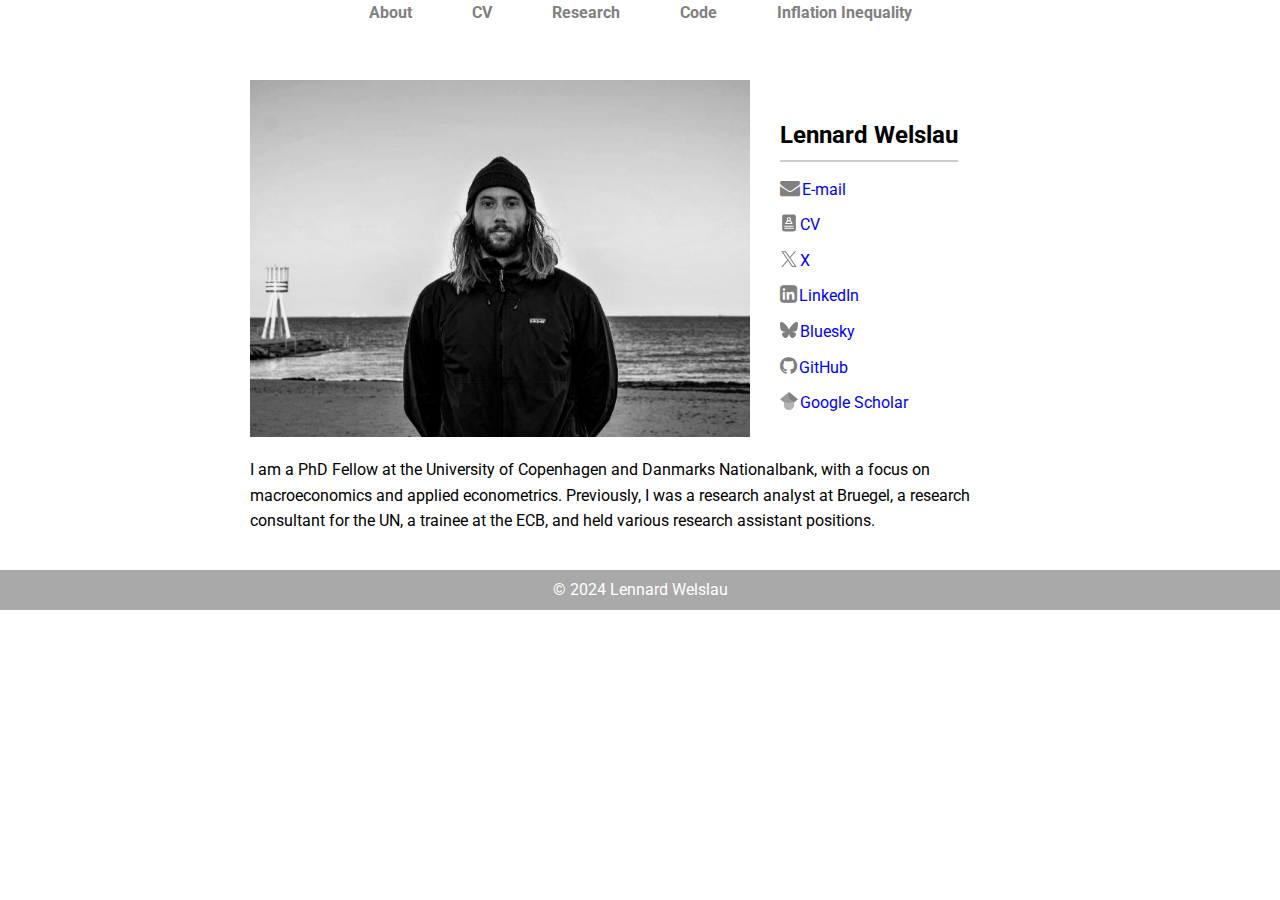
==== commit 4bc18e16: "navigation update" ====
--- a/index.html
+++ b/index.html
@@ -23,307 +23,100 @@
 </head>
 <body>
   <nav>
-    <ul>
-      <li><a href="#about">About</a></li>
-      <li><a href="#research">Research</a></li>
-      <li><a href="#code">Code</a></li>
-      <li><a href="CV/CV_Lennard_Welslau.pdf" target="_blank">CV</a></li>
-    </ul>
+    <div class="nav-container">
+      <div class="nav-logo">
+      </div>
+      
+      <div class="menu-icon" id="menu-icon">
+        <i class="fa fa-bars"></i> 
+      </div>
+    
+      <div class="nav-links-container">
+        <ul class="nav-links" id="nav-links">
+          <li><a href="index.html">About</a></li>
+          <li><a href="cv.html" rel="noopener">CV</a></li>
+          <li><a href="research.html">Research</a></li>
+          <li><a href="code.html">Code</a></li>
+          <li><a href="inflation_inequality.html" rel="noopener">Inflation Inequality</a></li>
+        </ul>
+      </div>
+    </div> 
   </nav>
 
-  <section id="about">
-    <div class="container">
-      <div class="about-image">
-        <img src="images/lennard_welslau.jpg" alt="Lennard Welslau">
-        <div class="about-links">
-          <h2>Lennard Welslau</h2>
-            <ul>
-              <li><a href="mailto:lennard.welslau@gmail.com" target="_blank">
-                <i class="fa fa-envelope" style="font-size: 20px; color: gray; margin-right: 2px">
-                </i>E-mail
-              </a></li>
+  <main>
+    <section id="about">
+      <div class="container">
+        <div class="about-image">
+          <img src="images/lennard_welslau.jpg" alt="Lennard Welslau">
+          <div class="about-links">
+            <h2>Lennard Welslau</h2>
+              <ul>
+                <li><a href="mailto:lennard.welslau@gmail.com" class="link" target="_blank">
+                  <i class="fa fa-envelope" style="font-size: 20px; color: gray; margin-right: 2px">
+                  </i>E-mail
+                </a></li>
 
-              <li><a href="CV/CV_Lennard_Welslau.pdf" target="_blank">
-                <svg xmlns="http://www.w3.org/2000/svg" viewBox="0 0 256 256" width="18" height="18" style="fill: gray; vertical-align: top;  margin-top: 2px; margin-right: 2px">
-                  <g transform="translate(0.000000,256.000000) scale(0.100000,-0.100000)" fill="gray" stroke=None>
-                    <path d="M1125 2480 c-578 -5 -633 -6 -662 -23 -55 -30 -103 -78 -131 -131 l-27 -51 0 -995 0 -995 27 -51 c31 -58 84 -108 142 -135 39 -18 84 -19 806 -19 722 0 767 1 806 19 58 27 111 77 142 135 l27 51 0 995 0 995 -27 51 c-28 53 -76 102 -131 131 -45 25 -214 29 -972 23z m280 -405 c64 -31 109 -79 143 -153 34 -76 29 -174 -13 -258 l-31 -59 69 -48 c157 -111 274 -370 187 -414 -19 -10 -137 -13 -492 -13 -256 0 -474 3 -483 6 -8 4 -22 19 -31 35 -44 86 93 322 234 401 29 17 51 33 49 37 -52 97 -62 129 -61 201 1 89 19 134 76 197 43 45 98 80 153 94 53 14 143 3 200 -26z m535 -1202 c16 -20 20 -36 16 -58 -13 -63 26 -60 -676 -60 -702 0 -663 -3 -676 60 -4 22 0 38 16 58 l21 27 639 0 639 0 21 -27z m0 -300 c26 -33 21 -79 -11 -105 -20 -17 -66 -18 -651 -18 l-629 0 -24 25 c-30 30 -32 64 -4 99 l20 26 639 0 639 0 21 -27z"/>
-                    <path d="M1200 1938 c-55 -28 -83 -75 -82 -134 2 -191 292 -191 294 0 1 26 -7 58 -18 77 -20 35 -92 79 -129 79 -11 0 -41 -10 -65 -22z"/>
-                    <path d="M1190 1496 c-30 -6 -72 -20 -93 -30 -53 -26 -128 -96 -155 -145 l-23 -41 346 0 346 0 -23 41 c-33 60 -119 134 -181 157 -71 26 -151 33 -217 18z"/>                
-                  </svg>CV
-              </a></li>
-            </ul>
-            <ul>
-              <li><a href="https://twitter.com/lennardwelslau" target="_blank">
-                <svg xmlns="http://www.w3.org/2000/svg" viewBox="0 0 32 32" width="18" height="18" style="fill: gray; vertical-align: top;  margin-top: 2px; margin-right: 2px">
-                  <path style="fill:none" d="M0 0h32v32H0z"/>
-                  <path d="M16.305 11.856 26.5 0h-2.412l-8.856 10.294L8.158 0H0l10.7 15.567L0 28h2.417l9.352-10.871L19.24 28h8.16L16.3 11.856zm-3.31 3.844-1.084-1.55L3.288 1.82H7l6.959 9.954 1.084 1.55 9.046 12.939h-3.712L12.995 15.7z" transform="translate(2.301 2)" style="fill:gray"/>
-              </svg>X
-              </a></li>
+                <li><a href="CV/CV_Lennard_Welslau.pdf" class="link" target="_blank">
+                  <svg xmlns="http://www.w3.org/2000/svg" viewBox="0 0 256 256" width="18" height="18" style="fill: gray; vertical-align: top;  margin-top: 2px; margin-right: 2px">
+                    <g transform="translate(0.000000,256.000000) scale(0.100000,-0.100000)" fill="gray" stroke=None>
+                      <path d="M1125 2480 c-578 -5 -633 -6 -662 -23 -55 -30 -103 -78 -131 -131 l-27 -51 0 -995 0 -995 27 -51 c31 -58 84 -108 142 -135 39 -18 84 -19 806 -19 722 0 767 1 806 19 58 27 111 77 142 135 l27 51 0 995 0 995 -27 51 c-28 53 -76 102 -131 131 -45 25 -214 29 -972 23z m280 -405 c64 -31 109 -79 143 -153 34 -76 29 -174 -13 -258 l-31 -59 69 -48 c157 -111 274 -370 187 -414 -19 -10 -137 -13 -492 -13 -256 0 -474 3 -483 6 -8 4 -22 19 -31 35 -44 86 93 322 234 401 29 17 51 33 49 37 -52 97 -62 129 -61 201 1 89 19 134 76 197 43 45 98 80 153 94 53 14 143 3 200 -26z m535 -1202 c16 -20 20 -36 16 -58 -13 -63 26 -60 -676 -60 -702 0 -663 -3 -676 60 -4 22 0 38 16 58 l21 27 639 0 639 0 21 -27z m0 -300 c26 -33 21 -79 -11 -105 -20 -17 -66 -18 -651 -18 l-629 0 -24 25 c-30 30 -32 64 -4 99 l20 26 639 0 639 0 21 -27z"/>
+                      <path d="M1200 1938 c-55 -28 -83 -75 -82 -134 2 -191 292 -191 294 0 1 26 -7 58 -18 77 -20 35 -92 79 -129 79 -11 0 -41 -10 -65 -22z"/>
+                      <path d="M1190 1496 c-30 -6 -72 -20 -93 -30 -53 -26 -128 -96 -155 -145 l-23 -41 346 0 346 0 -23 41 c-33 60 -119 134 -181 157 -71 26 -151 33 -217 18z"/>                
+                    </svg>CV
+                </a></li>
+              </ul>
+              <ul>
+                <li><a href="https://twitter.com/lennardwelslau" class="link" target="_blank">
+                  <svg xmlns="http://www.w3.org/2000/svg" viewBox="0 0 32 32" width="18" height="18" style="fill: gray; vertical-align: top;  margin-top: 2px; margin-right: 2px">
+                    <path style="fill:none" d="M0 0h32v32H0z"/>
+                    <path d="M16.305 11.856 26.5 0h-2.412l-8.856 10.294L8.158 0H0l10.7 15.567L0 28h2.417l9.352-10.871L19.24 28h8.16L16.3 11.856zm-3.31 3.844-1.084-1.55L3.288 1.82H7l6.959 9.954 1.084 1.55 9.046 12.939h-3.712L12.995 15.7z" transform="translate(2.301 2)" style="fill:gray"/>
+                </svg>X
+                </a></li>
 
-              <li><a href="https://www.linkedin.com/in/welslau/" target="_blank">
-                <i class="fa fa-linkedin-square" style="font-size: 20px; color: gray; margin-right: 2px">
-                </i>LinkedIn
-              </a></li>
+                <li><a href="https://www.linkedin.com/in/welslau/" class="link" target="_blank">
+                  <i class="fa fa-linkedin-square" style="font-size: 20px; color: gray; margin-right: 2px">
+                  </i>LinkedIn
+                </a></li>
 
-              <li><a href="https://bsky.app/profile/lennardwelslau.bsky.social" target="_blank">
-                <svg viewBox="0 0 64 57" width="18" height="18" style="fill: gray; vertical-align: top;  margin-top: 2px; margin-right: 2px">
-                  <path d="M13.873 3.805C21.21 9.332 29.103 20.537 32 26.55v15.882c0-.338-.13.044-.41.867-1.512 4.456-7.418 21.847-20.923 7.944-7.111-7.32-3.819-14.64 9.125-16.85-7.405 1.264-15.73-.825-18.014-9.015C1.12 23.022 0 8.51 0 6.55 0-3.268 8.579-.182 13.873 3.805ZM50.127 3.805C42.79 9.332 34.897 20.537 32 26.55v15.882c0-.338.13.044.41.867 1.512 4.456 7.418 21.847 20.923 7.944 7.111-7.32 3.819-14.64-9.125-16.85 7.405 1.264 15.73-.825 18.014-9.015C62.88 23.022 64 8.51 64 6.55c0-9.818-8.578-6.732-13.873-2.745Z"></path>
-                </svg>Bluesky
-              </a></li>
-            
+                <li><a href="https://bsky.app/profile/lennardwelslau.bsky.social" class="link" target="_blank">
+                  <svg viewBox="0 0 64 57" width="18" height="18" style="fill: gray; vertical-align: top;  margin-top: 2px; margin-right: 2px">
+                    <path d="M13.873 3.805C21.21 9.332 29.103 20.537 32 26.55v15.882c0-.338-.13.044-.41.867-1.512 4.456-7.418 21.847-20.923 7.944-7.111-7.32-3.819-14.64 9.125-16.85-7.405 1.264-15.73-.825-18.014-9.015C1.12 23.022 0 8.51 0 6.55 0-3.268 8.579-.182 13.873 3.805ZM50.127 3.805C42.79 9.332 34.897 20.537 32 26.55v15.882c0-.338.13.044.41.867 1.512 4.456 7.418 21.847 20.923 7.944 7.111-7.32 3.819-14.64-9.125-16.85 7.405 1.264 15.73-.825 18.014-9.015C62.88 23.022 64 8.51 64 6.55c0-9.818-8.578-6.732-13.873-2.745Z"></path>
+                  </svg>Bluesky
+                </a></li>
+              
 
-              <li><a href="https://github.com/lennardwelslau" target="_blank">
-                <i class="fa fa-github" style="font-size: 20px; color: gray; ; margin-right: 2px">
-                </i>GitHub
-              </a></li>
+                <li><a href="https://github.com/lennardwelslau" class="link" target="_blank">
+                  <i class="fa fa-github" style="font-size: 20px; color: gray; ; margin-right: 2px">
+                  </i>GitHub
+                </a></li>
 
-              <li><a href="https://scholar.google.com/citations?user=URCsGY0AAAAJ" target="_blank">
-                <svg class="google-scholar-icon" xmlns="http://www.w3.org/2000/svg" viewBox="0 0 512 512" width="18" height="18" style="fill: gray; vertical-align: top;  margin-top: 2px; margin-right: 2px">
-                  <path fill="#999999" d="M256 411.12L0 202.667 256 0z"/>
-                  <path fill="Gray" d="M256 411.12l256-208.453L256 0z"/>
-                  <circle fill="#b4b4b4" cx="256" cy="362.667" r="149.333"/>
-                  <path fill="#979797" d="M121.037 298.667c23.968-50.453 75.392-85.334 134.963-85.334s110.995 34.881 134.963 85.334H121.037z"></path>
-                </svg>Google Scholar
-              </a></li>   
-                  
-            </ul>          
+                <li><a href="https://scholar.google.com/citations?user=URCsGY0AAAAJ" class="link" target="_blank">
+                  <svg class="google-scholar-icon" xmlns="http://www.w3.org/2000/svg" viewBox="0 0 512 512" width="18" height="18" style="fill: gray; vertical-align: top;  margin-top: 2px; margin-right: 2px">
+                    <path fill="#999999" d="M256 411.12L0 202.667 256 0z"/>
+                    <path fill="Gray" d="M256 411.12l256-208.453L256 0z"/>
+                    <circle fill="#b4b4b4" cx="256" cy="362.667" r="149.333"/>
+                    <path fill="#979797" d="M121.037 298.667c23.968-50.453 75.392-85.334 134.963-85.334s110.995 34.881 134.963 85.334H121.037z"></path>
+                  </svg>Google Scholar
+                </a></li>      
+              </ul>          
+          </div>
+        </div>
+        <div class="about-description">
+          <p>I am a PhD Fellow at the University of Copenhagen and Danmarks Nationalbank, 
+            with a focus on macroeconomics and applied econometrics. 
+            Previously, I was a research analyst at Bruegel, 
+            a research consultant for the UN, 
+            a trainee at the ECB, 
+            and held various research assistant positions.
+          </p>
         </div>
       </div>
-      <div class="about-description">
-        <p>I am a PhD Fellow at the University of Copenhagen and Danmarks Nationalbank, 
-          with a focus on macroeconomics and applied econometrics. 
-          Previously, I was a research analyst at Bruegel, 
-          a research consultant for the UN, 
-          a trainee at the ECB, 
-          and held various research assistant positions.
-        </p>
-      </div>
-    </div>
-  </section>
-
-  <section id="research">
-    <div class="container">
-      <h2>Research</h2>
-      <h3>Pre-PhD publications</h3>
-      <ul class="bibliography">
-        <li>
-          <div class="publication-entry">
-            <div class="publication-info">
-              <a href="research\Welslau_Artecona_Perrotti_Export_Competition_China_LAC_01-24.pdf" target="_blank">Export competition between China and Latin America and the Caribbean in the United States market</a>, with Raquel Artecona and Daniel E. Perrotti (2024), World Economy
-              <br><a href="#" class="abstract-button">Show abstract</a>
-            </div>
-            <div class="abstract" style="display: none;">
-              We investigate export competition between China and Latin America and the Caribbean (LAC) in the United States market between 2002 and 2022. Using a sample of 33 exporters and 10-digit Harmonized Tariff Schedule (HS) level trade data, we estimate a structural gravity model using an instrumental variable constructed from Chinese exports to eight other industrialized nations. We use a first-order Taylor-series expansion à la Baier and Bergstrand (2009a) to approximate the multilateral price terms pointed out by Anderson and Van Wincoop (2003). The results show that the impact of Chinese exports on United States imports from LAC is negative and statistically significant across several model specifications, levels of aggregation, and sectors. A percentage increase in imports from China decreased imports from LAC by ca. 0.75 percent. The displacement effect is ca. 0.32 for manufacturing products, 1.01 for resourcebased products, 1.33 when estimated only for South America, 0.25 for the Caribbean, and not significant for Central America.
-            </div>
-          </div>
-        </li> 
-      </ul>
-      <h3>Working papers</h3>
-      <ul class="bibliography">
-        <li>
-          <div class="publication-entry">
-            <div class="publication-info">
-              <a href="research/Welslau_2022_Wage_Flexibility_Open_Economy_HANK.pdf" target="_blank">Wage Flexibility and Household Heterogeneity in a Small Open Economy</a> (2022)
-              <br><a href="#" class="abstract-button">Show abstract</a>
-            </div>
-            <div class="abstract" style="display: none;">
-              Structural reforms that increase labour market flexibility have conventionally been believed to facilitate employment stability. These stability benefits depend on the responsiveness of employment to labour cost adjustments. In a standard New Keynesian model, this responsiveness depends on aggregate demand the endogenous reaction of monetary policy which is muted in a monetary union. I revisit the effect in a small open-economy HANK model, where demand is affected directly by changes in the real wage. I first simulate a temporary payroll tax cut and compare responses for a Taylor rule and a monetary union and show that employment is responsive to labour cost reductions under both monetary regimes. I then simulate a foreign interest rate and a foreign demand shock and assess welfare losses at varying levels of wage flexibility. I find that: (i) wage flexibility increases the responsiveness of employment in the face of adverse foreign shocks; (ii) in a monetary union, wage flexibility results in substantial relative welfare losses, especially for poorer households, driven by income and multiplier effects, while for a Taylor rule, welfare effects are smaller and co-determined by the monetary policy response; (iii) under both monetary regimes, a one for one increase of price and wage flexibility has only minimal welfare effects, while a decrease of flexibility results in relative gains for an interest rate shock and relative losses for a foreign demand shock.
-            </div>
-        </li>
-      </ul>
-      <h3>Policy papers</h3> 
-      <ul class="bibliography">
-        <li>
-          <div class="publication-entry">
-            <div class="publication-info">
-              <a href="https://www.bruegel.org/sites/default/files/2024-09/PB%2022%202024_0.pdf" target="_blank">How demographic change will hit debt sustainability in European Union countries</a>, with Zsolt Darvas and Jeromin Zettelmeyer (2024), Bruegel Working Paper
-              <br><a href="#" class="abstract-button">Show abstract</a>
-            </div>
-            <div class="abstract" style="display: none;">
-              Population ageing is increasingly straining the fiscal stability of European Union countries by raising public expenditures and slowing economic growth, which worsens debt-to-GDP ratios. To manage these pressures and comply with EU fiscal rules, member states must maintain strong structural primary balances—the difference between non-cyclical revenues and non-interest spending. The EU requires nations to address the fiscal impacts of ageing from 2025 over a ten-year adjustment period, with the most significant effects occurring in the first four to seven years. After this period, most countries won’t need to further increase their structural primary balances. However, except for Bulgaria, Croatia, Finland, France, Italy, Latvia, and Sweden, other EU nations must continue fiscal adjustments in non-ageing areas. This may involve reallocating spending or raising taxes, presenting tough policy choices. Additionally, demographic risks could increase required primary balances by over one percentage point of GDP, while policies like boosting immigration, fertility, labor participation, and productivity could alleviate pressures by about half a point. Effective implementation of EU recommendations is crucial for addressing these demographic challenges.          </div>
-          </div>
-        </li>  
-        <li>
-        <li>
-          <div class="publication-entry">
-            <div class="publication-info">
-              <a href="https://www.intereconomics.eu/contents/year/2024/number/5/article/debt-sustainability-analysis-in-reformed-eu-fiscal-rules.html" target="_blank">Debt Sustainability Analysis in Reformed EU Fiscal Rules: The Effect of Fiscal Consolidation on Growth and Public Debt Ratios</a>, with Philipp Heimberger, Bernhard Schütz, Sebastian Gechert, Dario Guarascio and Francesco Zezza (2024), Intereconomics
-              <br><a href="#" class="abstract-button">Show abstract</a>
-            </div>
-            <div class="abstract" style="display: none;">
-              Debt Sustainability Analysis (DSA) relies on macroeconomic and fiscal policy assumptions; it plays an essential role in providing an anchor for bilateral negotiations and surveillance in the context of reformed EU fiscal rules. While the European Commission assumes a constant short-run fiscal multiplier of 0.75, the literature highlights that there is no single fiscal multiplier for all countries and all times. Furthermore, the European Commission’s DSA framework assumes a fast dissipation of the output effect of fiscal adjustment, and that fiscal consolidation efforts by trading partners do not spill over into domestic economic activity. This article presents DSA simulations that relax the official assumptions by focusing on the four largest euro area economies: Germany, France, Italy and Spain. The results suggest that the debt sustainability framework in reformed EU fiscal rules is sensitive to changes in assumptions and may underestimate the negative growth effects of fiscal adjustment. Hence, public debt ratios may turn out higher than expected.
-            </div>
-          </div>
-        </li>  
-        <li>
-          <div class="publication-entry">
-            <div class="publication-info">
-              <a href="https://www.bruegel.org/system/files/2024-07/PB%2010%202024.pdf" target="_blank">The implications of the European Union’s new fiscal rules</a>, with Zsolt Darvas and Jeromin Zettelmeyer (2024), Bruegel Working Paper
-              <br><a href="#" class="abstract-button">Show abstract</a>
-            </div>
-            <div class="abstract" style="display: none;">
-              The European Union's new fiscal framework aims to enforce budget deficit and public debt limits through country-specific debt sustainability analyses (DSA) and a public expenditure indicator as the annual fiscal policy target. This approach is more effective than simple numerical rules, focusing on debt path evolution and avoiding pro-cyclical fiscal policies. However, numerical safeguards in the new framework may undermine DSA-based requirements and hinder public investment. More, ambiguities in the new rules and the excessive deficit procedure (EDP) could impede successful implementation. We compar eimplications of the old and te new rules and make several recommendations for successful implementation, including aligning EDP adjustments with DSA, quantifying investment impacts, revising DSA methodology, and establishing an EU facility for green public investments if needed.
-            </div>
-          </div>
-        </li>  
-        <li>
-          <div class="publication-entry">
-            <div class="publication-info">
-              <a href="https://www.bruegel.org/sites/default/files/2024-03/WP%2007.pdf" target="_blank">Incorporating the impact of social investments and reforms in the EU's new fiscal framework</a>, with Zsolt Darvas and Jeromin Zettelmeyer (2024), Bruegel Working Paper
-              <br><a href="#" class="abstract-button">Show abstract</a>
-            </div>
-            <div class="abstract" style="display: none;">
-              The EU's new fiscal framework extends the fiscal adjustment period to incentivize public investment and reforms. However, there's no agreed methodology to gauge their impact on fiscal adjustments. This paper assesses the framework's "investment friendliness" and proposes a methodology to quantify the impact of investments and reforms on debt sustainability. It suggests reevaluating existing methodologies for projections and illustrates potential impacts through social investment measures. This analysis emphasizes the necessity of a standardized approach to evaluate the effects of investments and reforms within the EU's fiscal framework.
-            </div>
-          </div>
-        </li>      
-        <li>
-          <div class="publication-entry">
-            <div class="publication-info">
-              <a href="https://www.kas.de/documents/7851262/29859533/Retos+y+oportunidade+de+Ame%CC%81rica+Latina+y+el+Caribe.pdf/45678561-68e5-db37-2965-a6052b96e887?version=1.0&t=1712937202313" target="_blank">Tensiones comerciales entre China y Estados Unidos: ¿Una oportunidad para América Latina y el Caribe en el mercado estadounidense?</a> with Raquel Artecona and Daniel E. Perrotti (2024), KAS & UN ECLAC
-              <br><a href="#" class="abstract-button">Show abstract</a>
-            </div>
-            <div class="abstract" style="display: none;">
-              We analyse the impact of the China-United States trade tensions on the displacement of exports from Latin America and the Caribbean by China in the United States market using an augmented gravity model. For products directly involved in the trade dispute, a percentage increase in Chinese exports, on average, led to a decrease of Latin American and Caribbean exports of about 0.24 to 0.42 percent before, and 0.21 and 0.25 percent after the introduction of tariffs. This reduction is statistically significant even after controlling for sector, country, and time specific trends. Reductions in the displacement of products not involved in the trade tensions are not robust to the inclusion of such trends. The results suggest that trade tensions partly offset the displacment of Latin American and Caribbean exports.
-            </div>
-          </div>
-        </li> 
-        <li>
-          <div class="publication-entry">
-            <div class="publication-info">
-              <a href="https://www.bruegel.org/sites/default/files/2023-09/WP%2016_1.pdf" target="_blank">A quantitative evaluation of the European Commission´s fiscal governance proposal</a>, with Zsolt Darvas and Jeromin Zettelmeyer (2023), Bruegel Working Paper
-              <br><a href="#" class="abstract-button">Show abstract</a>
-            </div>
-            <div class="abstract" style="display: none;">
-              The EU's new fiscal framework (proposed April 2023) uses debt sustainability analysis (DSA), the 3% deficit limit, and safeguards to determine fiscal adjustment needs.  Disagreement exists over a DSA-based approach vs. relying on simple rules. We replicated the DSA methodology to evaluate the proposal, finding ambitious adjustment requirements (averaging over 2% of GDP) exceeding current plans for most high-debt countries. While DSA generally drives these requirements, notable exceptions exist. France's 'debt safeguard' mandates much greater adjustment than the DSA.  Extending the adjustment period (possible under the framework) would make safeguards binding for several countries.  Additionally, the deficit reduction rule could become binding after output shocks.  The Commission's DSA methodology, while reasonable, warrants review by an independent group.  We endorse the proposal with modifications: clarify ambiguities, remove/modify safeguards, reform the excessive deficit procedure to prevent procyclicality, and establish a process for reviewing the DSA methodology.
-            </div>
-          </div>
-        </li>      
-        <li>
-          <div class="publication-entry">
-            <div class="publication-info">
-              <a href="https://www.bruegel.org/system/files/2023-06/PB%2012%202023.pdf" target="_blank">The rising cost of European Union borrowing and what to do about it</a>, with Gregory Claeys and Conor McCaffrey (2023), Briefing for the Committee on Budgets (BUDG), European Parliament
-              <br><a href="#" class="abstract-button">Show abstract</a>
-            </div>
-            <div class="abstract" style="display: none;">
-              The European Commission's debt issuance for the EU has surged, with approximately €400 billion outstanding as of May 2023, mostly incurred since 2020. Continued borrowing is anticipated until 2026 to fund NextGenerationEU and support for Ukraine. While initial borrowing benefited from historically low interest rates, rates rose notably in 2022. Factors contributing to this rise include broader eurozone interest rate increases and widening yield spreads compared to major European issuers like France and Germany. To address this, the Commission should enhance market infrastructure and refine its issuance strategy. However, institutional developments and progress on new own resources are also crucial to optimize EU borrowing benefits. A significant portion of borrowing is allocated to non-repayable support, such as Recovery and Resilience Fund grants, adding pressure on the EU budget due to higher-than-expected interest costs. Consequently, the EU must promptly review its budget and financial framework to accommodate these increased costs and mitigate impacts on important EU programs already strained by inflation.
-            </div>
-          </div>
-        </li>        
-        <li>
-          <div class="publication-entry">
-            <div class="publication-info">
-              <a href="https://www.europarl.europa.eu/RegData/etudes/IDAN/2023/741748/IPOL_IDA(2023)741748_EN.pdf" target="_blank">First lessons from the Recovery and Resilience Facility lessons for the EU economic governance framework</a>, with Zsolt Darvas (2023), Economic Governance Support Unit (EGOV) Study, European Parliament
-              <br><a href="#" class="abstract-button">Show abstract</a>
-            </div>
-            <div class="abstract" style="display: none;">
-              We document the poor track record of implementation of the European Semester country-specific recommendations and discusses the novelties the Recovery and Resilience Facility (RRF) could bring to EU economic governance. While it is too early to evaluate the success of the RRF, this study draws out lessons for the future of the EU economic governance framework from certain aspects of the RRF design and the European Commission’s evaluation of the national recovery and resilience plans.
-            </div>
-          </div>
-        </li>        
-        <li>
-          <div class="publication-entry">
-            <div class="publication-info">
-              <a href="https://www.bruegel.org/system/files/2023-05/Internationale%20Staatsverschuldung%20Bruegel_.pdf" target="_blank">Internationale Staatsverschuldung, Schuldenrestrukturierungen und mögliche Handlungsoptionen für das BMZ</a>, with Jeromin Zettelmeyer (2023), Policy Paper for the German Ministry of Economic Cooperation and Development
-            </div>
-          </div>
-        </li>
-        <li>
-          <div class="publication-entry">
-            <div class="publication-info">
-              <a href="https://www.bruegel.org/system/files/2023-05/PB%2010%202023.pdf" target="_blank">The longer-term fiscal challenges facing the European Union</a>, with Jeromin Zettelmeyer, Gregory Claeys, Zsolt Darvas, and Stavros Zenios (2023), Bruegel Policy Brief, (first presented at the Informal ECOFIN, Stockholm, April 2023)
-              <br><a href="#" class="abstract-button">Show abstract</a>
-            </div>
-            <div class="abstract" style="display: none;">
-              The pandemic and the fallout from Russia's invasion of Ukraine have intensified longer-term fiscal pressures in the European Union, stemming from increased debt, anticipated higher real interest rates, and heightened public investment demands. This Policy Brief provides quantitative assessments and policy implications. Firstly, most EU countries will require long-term increases in primary fiscal balances, ranging from 0.5 percent to 1.5 percent of GDP, though adjustments vary due to existing fiscal space disparities. Secondly, while significant, the additional fiscal adjustment appears manageable, with some countries needing to raise primary balances by over 2 percent of GDP. Thirdly, future real interest rate paths are uncertain, having risen by approximately 2 percentage points post-pandemic but remaining relatively low at around 1 percent in real terms. Policymakers should not presume a decline in rates. Lastly, increased public spending demands for defense and climate initiatives, exceeding 1 percent of GDP annually, aren't yet factored into fiscal baselines and will compound existing adjustment efforts. Gradual fiscal adjustment, commencing when cyclical conditions permit, is crucial to avoid hampering economic growth.            </div>
-          </div>
-        </li>        
-        <li>
-          <div class="publication-entry">
-            <div class="publication-info">
-              <a href="https://www.europarl.europa.eu/RegData/etudes/BRIE/2023/754286/IPOL_BRI(2023)754286_EN.pdf" target="_blank">An estimate of the European Union's long-term borrowing cost bill</a>, with Gregory Claeys and Conor McCaffrey (2023), Briefing for the Committee on Budgets (BUDG), European Parliament
-              <br><a href="#" class="abstract-button">Show abstract</a>
-            </div>
-            <div class="abstract" style="display: none;">
-              The European Union's budget must cover the costs of interest and principal payments on debt issued to fund the non-repayable portion of the post-pandemic recovery program. Understanding the evolution of these costs until full reimbursement in 2058 is crucial. Median estimates suggest yearly interest costs borne by the EU budget could peak at €10.8 billion (0.05% of EU GDP) in 2030 before gradually decreasing. Total costs over the program's lifespan could reach €222 billion (0.6% of average EU GDP), potentially reduced by €25 billion if the EU spread normalizes to early 2022 levels. Factoring in debt repayment, total annual financial needs may hit €25 billion in 2030, declining to €14 billion by program end. The EU's proposed 'Own Resources' package could cover these costs if accurate and accepted by member states. However, substantial uncertainty surrounds interest rates over the program's duration, emphasizing the need for caution.            </div>
-          </div>
-        </li>
-      <h3>Blog posts</h3>
-      <ul class="bibliography">
-        <li>
-          <div class="publication-entry">
-            <div class="publication-info">
-              <a href="https://www.bruegel.org/dataset/inflation-inequality-european-union-and-its-drivers" target="_blank">Inflation inequality in the European Union and its drivers</a>, with Gregory Claeys, Lionel Guetta-Jeanrenaud, and Conor McCaffrey (2022), Bruegel Datasets
-            </div>
-          </div>
-        </li>        
-        <li>
-          <div class="publication-entry">
-            <div class="publication-info">
-              <a href="https://www.bruegel.org/blog-post/does-inflation-hit-poor-hardest-everywhere" target="_blank">Does inflation hit the poor hardest everywhere?</a>, with Gregory Claeys and Conor McCaffrey (2023), Bruegel Analysis
-            </div>
-          </li>
-          <li>
-            <div class="publication-entry">
-              <div class="publication-info">
-                <a href="https://www.bruegel.org/dataset/european-union-countries-recovery-and-resilience-plans" target="_blank">European Union countries’ recovery and resilience plans</a>, with Zsolt Darvas et al. (2023), Bruegel Datasets
-              </div>
-            </div>
-          </li>
-          <li>
-            <div class="publication-entry">
-              <div class="publication-info">
-                <a href="https://www.bruegel.org/analysis/eu-recovery-and-resilience-facility-falls-short-against-performance-based-funding" target="_blank">The EU Recovery and Resilience Facility falls short against performance-based funding standards</a>, with Zsolt Darvas and Jeromin Zettelmeyer (2023), Bruegel Analysis
-              </div>
-            </div>
-          </li>
-        <li>
-          <div class="publication-entry">
-            <div class="publication-info">
-              <a href="https://www.bruegel.org/blog-post/europe-failing-import-diversification" target="_blank">Is Europe failing on import diversification?</a>, with Geoerg Zachman, Bruegel Analysis
-            </div>
-          </div>
-        </li>
-        <li>
-          <div class="publication-entry">
-            <div class="publication-info">
-              <a href="https://www.bruegel.org/analysis/what-will-it-cost-european-union-pay-its-economic-recovery-debt" target="_blank">What will it cost the European Union to pay its economic recovery debt?</a>, with Gregory Claeys and Conor McCaffrey (2023), Bruegel Analysis
-            </div>
-          </div>
-        </li>
-        <li>
-          <div class="publication-entry">
-            <div class="publication-info">
-              <a href="https://www.bruegel.org/first-glance/eu-needs-methodology-including-reform-impacts-fiscal-trajectories" target="_blank">The EU needs a methodology for including reform impacts in fiscal trajectories</a>, with Zsolt Darvas and Jeromin Zettelmeyer (2024), Bruegel First Glance
-            </div>
-          </div>
-        </li>        
-      </ul>
-    </div>
-  </section>
-
-  <section id="code">
-    <div class="container">
-      <h2>Code</h2>
-        <h3>Projects</h3>
-        <ul class="project">
-          <li><a href="https://github.com/lennardwelslau/eu-debt-sustainability-analysis/" target="_blank">Replication of the European Commission's debt sustainability analysis</a> (Python)</li>
-          <li><a href="inflation_inequality.html" target="_blank">Inflation inequality in the EU</a> (Dash app hosted on Render, slow)</li>
-          <li><a href="https://github.com/lennardwelslau/lennardwelslau.github.io" target="_blank">My website and CV template</a> (HTML, Java, LaTeX)</li>
-        </ul>
-        <h3>Tools and courses</h3>
-        <ul class="project">
-          <li><a href="https://sites.google.com/view/numeconcph-introprog/" target="_blank">Jeppe Druedahl's introductory Python for economics course</a></li>                  
-          <li><a href="https://github.com/lennardwelslau/sequence-jacobian">Adrien Auclert and co-authors' Sequence-Space Jacobian (SSJ) toolkit for solving HANK models</a></li>
-          <li><a href="https://github.com/NumEconCopenhagen/AdvMacroHet/" target="_blank">Jeppe Druedahl's HANK course and SSJ implementation</a></li>                        
-        </ul>
-    </div>
-  </section>
+    </section>
+  </main>
     
   <footer>
-      <p>© 2023-2024 Lennard Welslau</p>
+      <p>© 2024 Lennard Welslau</p>
   </footer>
-    
 
 </body>
 </html>
--- a/style.css
+++ b/style.css
@@ -1,5 +1,6 @@
 /* Reset default styles */
 html, body, ul, li {
+  height: 100%;
   margin: 0;
   padding: 0;
   list-style: none;
@@ -9,6 +10,14 @@
 body {
   font-family: Roboto, sans-serif;
   line-height: 1.6;
+  display: flex;
+  flex-direction: column;
+}
+
+iframe {
+  flex-grow: 1;
+  margin-top: 50px; /* Offset equal to navbar height */
+  border: none;
 }
 
 .container {
@@ -25,7 +34,30 @@
   margin-bottom: 10px;
 }
 
+.link {
+  text-decoration: none;
+  color: blue; /* Adjust to match your desired link color */
+}
+
+.link:visited {
+  color: blue; /* Ensure visited links maintain the same color */
+}
+
+.link:hover {
+  text-decoration: underline;
+}
+
 /* Navigation bar styles */
+.nav-links-container {
+  display: flex; /* Ensure nav links are visible in desktop view */
+  justify-content: center;
+  align-items: center;
+}
+
+.menu-icon {
+  display: none; /* Hide the hamburger icon in desktop view */
+}
+
 nav {
   background-color: white;
   position: fixed;
@@ -45,7 +77,6 @@
   height: 100%;
 }
 
-
 nav ul li a {
   color: grey;
   font-size: 16px;
@@ -66,6 +97,21 @@
 .scrolled ul li a {
   color: white;
   transition: color 0.25 ease; /* Add a smooth transition effect for background color, text color, and padding */
+}
+
+/* Main styles */
+main ul li {
+  margin-bottom: 5px;          /* Spacing between list items */
+  position: relative;          /* Positioning context for pseudo-element */
+  padding-left: 25px;          /* Space between bullet and text */
+}
+
+main ul li::before {
+  content: '\2022';            /* Unicode character for a bullet (disc) */
+  color: grey;                 /* Bullet color */
+  position: absolute;          /* Position bullet relative to list item */
+  left: 0;                     /* Align bullet to the left */
+  font-size: 1em;              /* Bullet size */
 }
 
 /* About section styles */
@@ -88,18 +134,13 @@
   margin-right: 30px;
 }
 
-.about-links {
-  display: block; 
-  text-align: left;
-}
-
-.about-links a {
-  display: block;
-  text-decoration: none;
-}
-
-.about-links a:visited {
-  color: blue;
+.about-links li::before {
+  content: none; /* Remove the bullet */
+}
+
+.about-links li {
+  padding-left: 0; /* Remove padding left */
+  margin-bottom: 10px; /* Optional: spacing between items */
 }
 
 .about-links a:hover {
@@ -125,6 +166,7 @@
 h2 {
   text-align: center;
   border-bottom: 2px solid #ccc; /* Add a border under section headings */
+  padding-top: 5px;
   padding-bottom: 5px; /* Add some padding for better spacing */
   margin-bottom: 15px; /* Adjust as needed for spacing between headings and content */
 }
@@ -135,30 +177,91 @@
   margin-bottom: 5px; /* Adjust as needed for spacing between headings and content */
 }
 
-/* Research section styles */
-.bibliography li {
-  margin-bottom: 5px; /* Adjust as needed for spacing between entries */
+/* CV Container */
+.cv-container {
+  margin-top: 80px; /* Adjust to account for fixed navigation bar */
+  padding-bottom: 40px; /* Space before footer */
+}
+
+/* CV Sections */
+.cv-section {
+  margin-bottom: 30px;
+}
+
+.download-cv-button {
+  display: inline-block;
+  padding: 10px 20px;
+  margin: 20px 0;
+  background-color: #ccc; /* Green background */
+  color: white; /* White text */
+  text-align: center;
+  text-decoration: none;
+  font-size: 16px;
+  border-radius: 5px;
+  transition: background-color 0.3s ease;
+}
+
+.download-cv-button:hover {
+  background-color: grey; /* Darker green on hover */
+}
+
+.download-cv-button i {
+  margin-right: 8px; /* Space between icon and text */
+}
+
+/* Institution/Company Heading */
+.cv-institution {
+  margin-bottom: 15px;
+}
+
+/* Subheading for Degrees/Positions */
+.cv-subheading {
+  display: flex;
+  justify-content: space-between;
+  flex-wrap: wrap;
+  margin-bottom: 10px;
+}
+
+/* Title and Date within Subheading */
+.cv-title {
+  font-weight: bold;
+}
+
+.cv-date {
+  font-size: 0.9em;
+  color: #777;
+}
+
+/* List of Items (e.g., responsibilities, achievements) */
+.cv-item-list {
+  list-style: none;
+  padding-left: 20px;
+}
+
+.cv-item-list li {
   position: relative;
-  padding-left: 25px; /* Adjust the padding to control the space between the symbol and the text */
-}
-
-.bibliography li::before {
-  content: '\2022'; /* Unicode character for a bullet (disc) */
-  color: grey; /* Set the color of the disc */
+  margin-bottom: 10px;
+  padding-left: 15px;
+}
+
+.cv-item-list li::before {
+  content: "–"; /* Dash symbol */
   position: absolute;
-  left: 5px; /* Adjust the position of the disc */
+  left: 0;
+  top: 0;
+  color: #2c3e50;
+}
+
+/* Footer Note */
+.footer-note {
+  text-align: center;
+  font-size: 0.8em;
+  color: #777;
+  margin-top: 40px;
 }
 
 .bibliography li a {
   text-decoration: none;
-}
-
-.bibliography li a:visited {
-  color: blue;
-}
-
-.bibliography li a:hover {
-  text-decoration: underline;
 }
 
 .abstract-button {
@@ -233,10 +336,53 @@
   justify-content: center;
 }
 
+
 /* Adjusted container styles for mobile */
 @media (max-width: 768px) {
   .container {
     padding: 10px;
+  }
+}
+
+/* Mobile view: Hide the menu by default and show the hamburger icon */
+@media (max-width: 768px) {
+  .nav-links-container {
+    display: none; /* Hide the links by default in mobile view */
+  }
+
+  .menu-icon {
+    display: block; /* Show the hamburger icon */
+    font-size: 24px;
+    cursor: pointer;
+    color: grey;
+    position: absolute;
+    top: 10px;
+    right: 20px;
+  }
+
+  .nav-links-container.show {
+    display: flex; /* Show the nav links when toggled */
+    flex-direction: column; /* Stack links vertically in mobile view */
+    background-color: white;
+    width: 100%;
+    text-align: center;
+  }
+
+  nav ul {
+    flex-direction: column;
+    padding: 0;
+  }
+
+  nav ul li {
+    width: 100%;
+    padding: 10px 0;
+    border-bottom: 1px solid grey;
+  }
+
+  nav ul li a {
+    padding: 15px;
+    display: block;
+    color: grey;
   }
 }
 
@@ -272,28 +418,4 @@
   .about-description {
     text-align: justify;
   }
-}
-
-/* Adjusted navigation bar styles for mobile */
-@media (max-width: 600px) {
-  nav {
-    height: auto;
-    padding: 10px 0;
-    text-align: center;
-  }
-
-  nav ul {
-    display: flex;
-    flex-direction: row;
-    justify-content: center;
-    align-items: center;
-  }
-
-  nav ul li {
-    margin: 0 10px;
-  }
-
-  nav ul li a {
-    padding: 5px;
-  }
-}
+}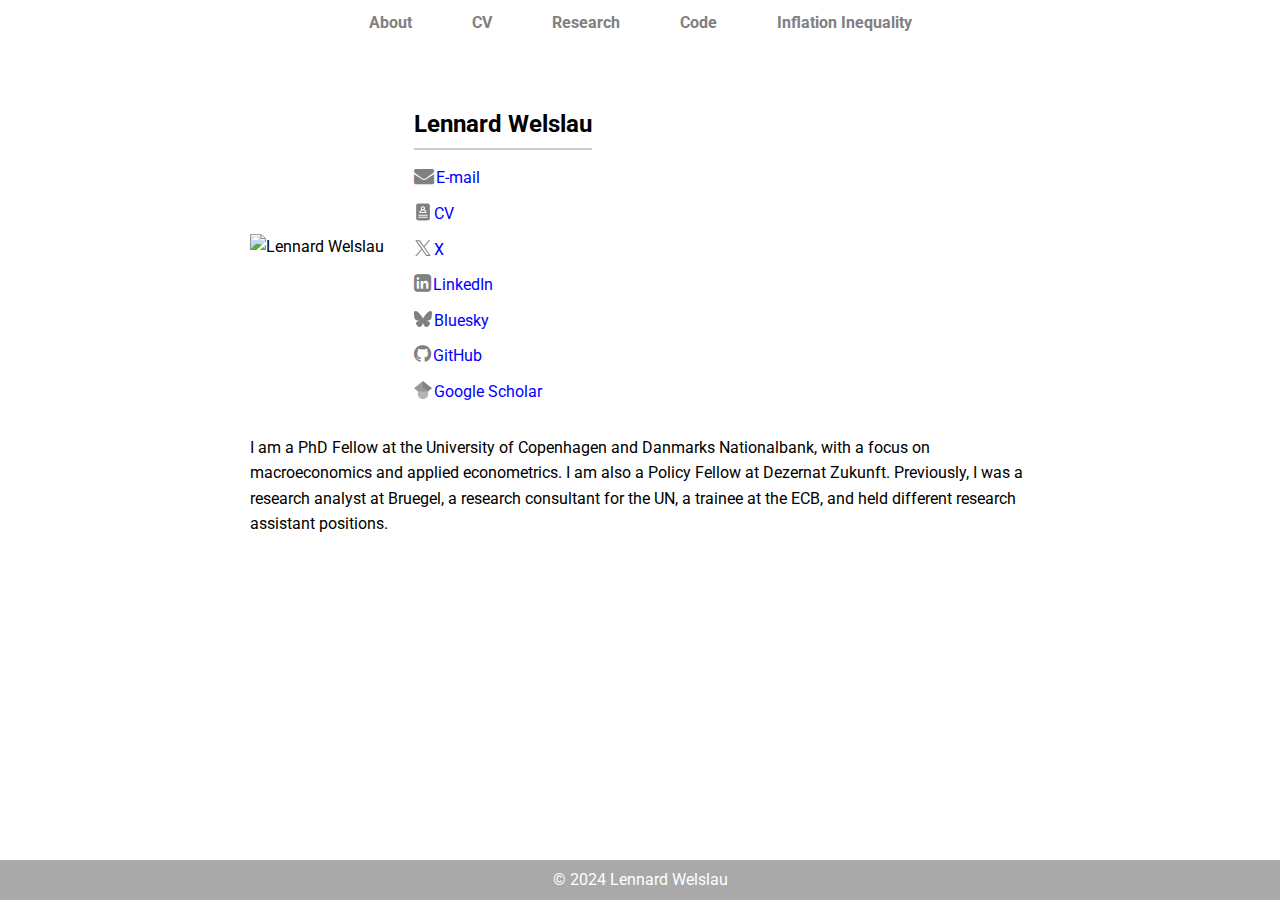
==== commit 47d3b87d: "image" ====
--- a/index.html
+++ b/index.html
@@ -19,7 +19,7 @@
   <script src="script.js"></script>
 
   <title>Lennard Welslau</title>
-  <link rel="icon" type="image/x-icon" href="images/lennard_welslau_icon.jpg">
+  <link rel="icon" type="image/x-icon" href="images/lw_icon.png">
 </head>
 <body>
   <nav>
@@ -47,7 +47,7 @@
     <section id="about">
       <div class="container">
         <div class="about-image">
-          <img src="images/lennard_welslau.jpg" alt="Lennard Welslau">
+          <img src="images/lw.png" alt="Lennard Welslau">
           <div class="about-links">
             <h2>Lennard Welslau</h2>
               <ul>
@@ -103,11 +103,12 @@
         </div>
         <div class="about-description">
           <p>I am a PhD Fellow at the University of Copenhagen and Danmarks Nationalbank, 
-            with a focus on macroeconomics and applied econometrics. 
+            with a focus on macroeconomics and applied econometrics.
+            I am also a Policy Fellow at Dezernat Zukunft.
             Previously, I was a research analyst at Bruegel, 
             a research consultant for the UN, 
             a trainee at the ECB, 
-            and held various research assistant positions.
+            and held different research assistant positions.
           </p>
         </div>
       </div>
--- a/style.css
+++ b/style.css
@@ -12,6 +12,10 @@
   line-height: 1.6;
   display: flex;
   flex-direction: column;
+}
+
+main {
+  flex-grow: 1;
 }
 
 iframe {
@@ -78,11 +82,16 @@
 }
 
 nav ul li a {
+  list-style: none;
+  margin: 0;
   color: grey;
   font-size: 16px;
   font-weight: bold;
   text-decoration: none;
   padding: 10px 30px;
+  align-items: center;     /* Vertically center the text inside the li */
+  display: flex;
+  justify-content: center;
   transition: font-size 0.25s ease, background-color 0.25s ease, color 0.25s ease; /* Add a smooth transition effect */
 }
 
@@ -128,7 +137,7 @@
 }
 
 .about-image img {
-  max-width: 500px;
+  max-width: 225px;
   display: block;
   height: auto;
   margin-right: 30px;
@@ -166,8 +175,8 @@
 h2 {
   text-align: center;
   border-bottom: 2px solid #ccc; /* Add a border under section headings */
-  padding-top: 5px;
   padding-bottom: 5px; /* Add some padding for better spacing */
+  margin-top: 25px;
   margin-bottom: 15px; /* Adjust as needed for spacing between headings and content */
 }
 
@@ -360,6 +369,14 @@
     right: 20px;
   }
 
+  .scrolled .menu-icon {
+    color: white;
+  }
+
+  .scrolled ul li a {
+    color: grey;
+  }
+
   .nav-links-container.show {
     display: flex; /* Show the nav links when toggled */
     flex-direction: column; /* Stack links vertically in mobile view */
@@ -386,6 +403,13 @@
   }
 }
 
+/* Adjusted h2 for mobile view */
+@media (max-width: 768px) {
+  h2 {
+    margin-top: 35px;
+  }
+}
+
 /* Adjusted about section for mobile */
 @media (max-width: 768px) {
   .about-image {
@@ -394,7 +418,7 @@
   }
 
   .about-image img {
-    max-width: 100%;
+    max-width: 225px;
     margin-right: 0;
     margin-bottom: 10px;
   }
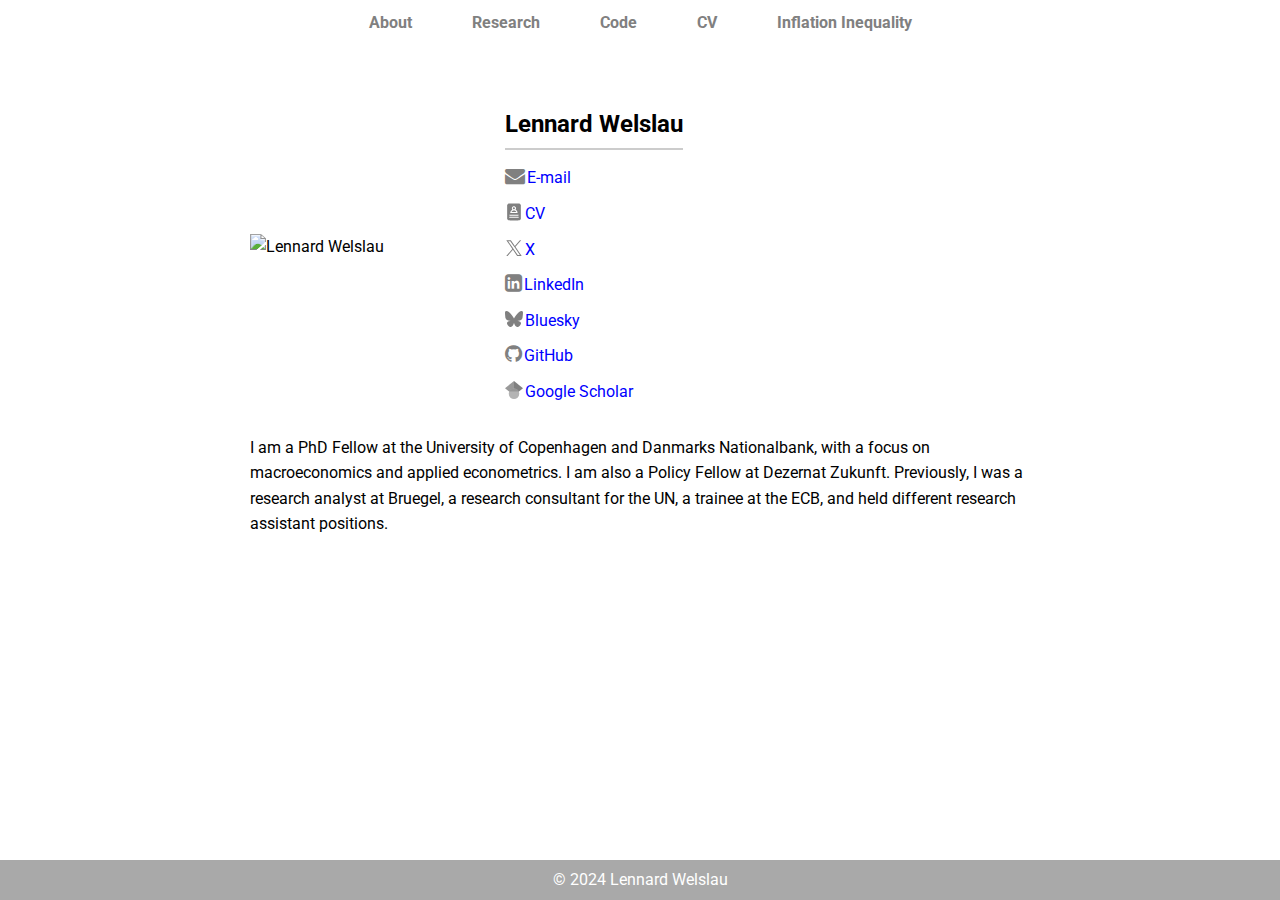
==== commit ecbb715c: "navbar" ====
--- a/index.html
+++ b/index.html
@@ -34,9 +34,9 @@
       <div class="nav-links-container">
         <ul class="nav-links" id="nav-links">
           <li><a href="index.html">About</a></li>
-          <li><a href="cv.html" rel="noopener">CV</a></li>
           <li><a href="research.html">Research</a></li>
           <li><a href="code.html">Code</a></li>
+          <li><a href="cv.html" rel="noopener">CV</a></li>
           <li><a href="inflation_inequality.html" rel="noopener">Inflation Inequality</a></li>
         </ul>
       </div>
--- a/style.css
+++ b/style.css
@@ -19,6 +19,10 @@
 }
 
 iframe {
+  width: 100%;
+  max-width: 780px;
+  margin: 0 auto;
+  display: block;
   flex-grow: 1;
   margin-top: 50px; /* Offset equal to navbar height */
   border: none;
@@ -137,7 +141,7 @@
 }
 
 .about-image img {
-  max-width: 225px;
+  width: 225px; 
   display: block;
   height: auto;
   margin-right: 30px;
@@ -418,7 +422,6 @@
   }
 
   .about-image img {
-    max-width: 225px;
     margin-right: 0;
     margin-bottom: 10px;
   }
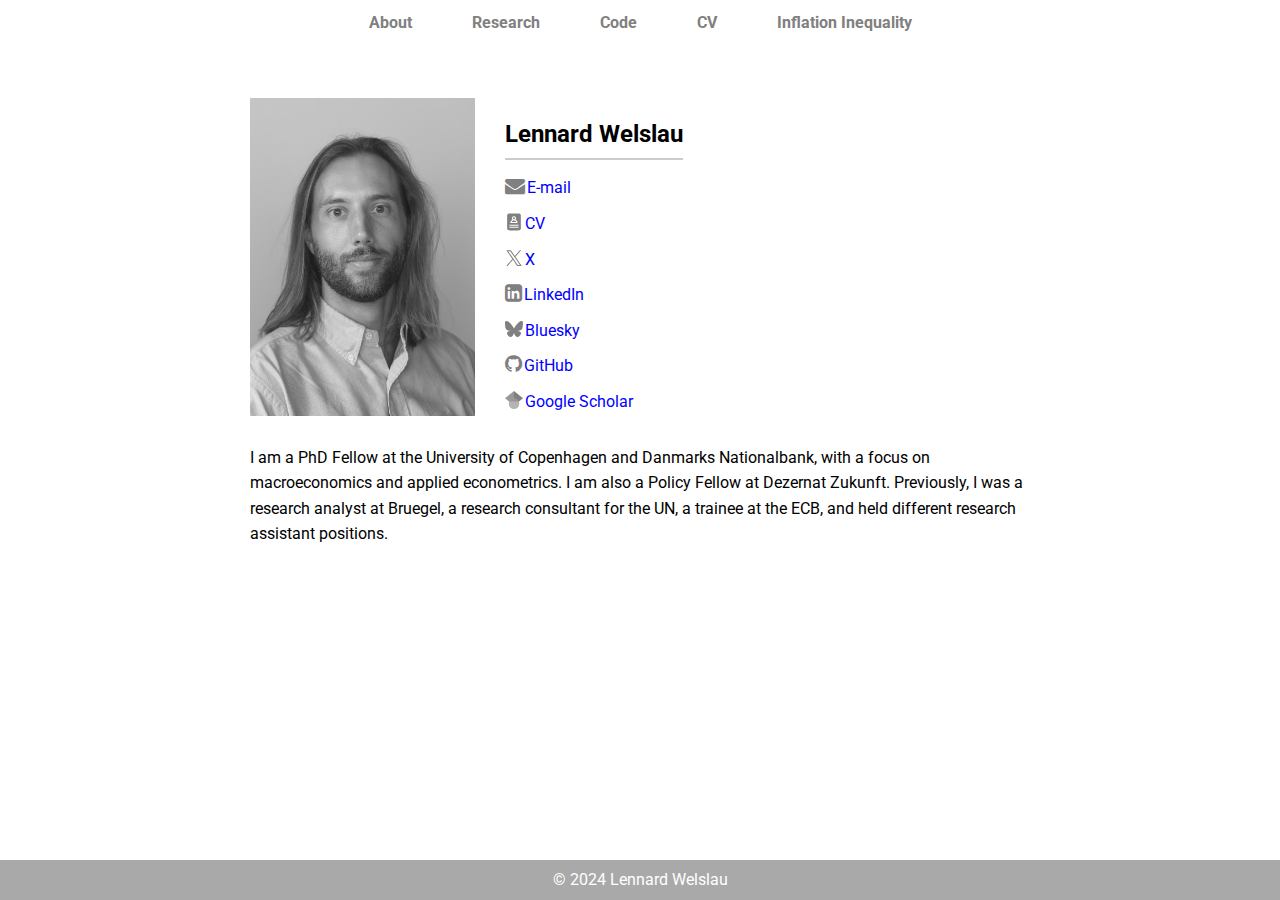
==== commit f8ae5aee: "png to jpg" ====
--- a/index.html
+++ b/index.html
@@ -19,7 +19,7 @@
   <script src="script.js"></script>
 
   <title>Lennard Welslau</title>
-  <link rel="icon" type="image/x-icon" href="images/lw_icon.png">
+  <link rel="icon" type="image/x-icon" href="images/lw_icon.jpg">
 </head>
 <body>
   <nav>
@@ -47,7 +47,7 @@
     <section id="about">
       <div class="container">
         <div class="about-image">
-          <img src="images/lw.png" alt="Lennard Welslau">
+          <img src="images/lw.jpg" alt="Lennard Welslau">
           <div class="about-links">
             <h2>Lennard Welslau</h2>
               <ul>
--- a/style.css
+++ b/style.css
@@ -15,12 +15,14 @@
 }
 
 main {
+  margin-top: 10px;
   flex-grow: 1;
 }
 
 iframe {
   width: 100%;
   max-width: 780px;
+  height: 100%;
   margin: 0 auto;
   display: block;
   flex-grow: 1;
@@ -357,6 +359,13 @@
   }
 }
 
+@media (max-width: 768px) {
+  main {
+    margin-top: 0px;
+    flex-grow: 1;
+  }
+}  
+
 /* Mobile view: Hide the menu by default and show the hamburger icon */
 @media (max-width: 768px) {
   .nav-links-container {
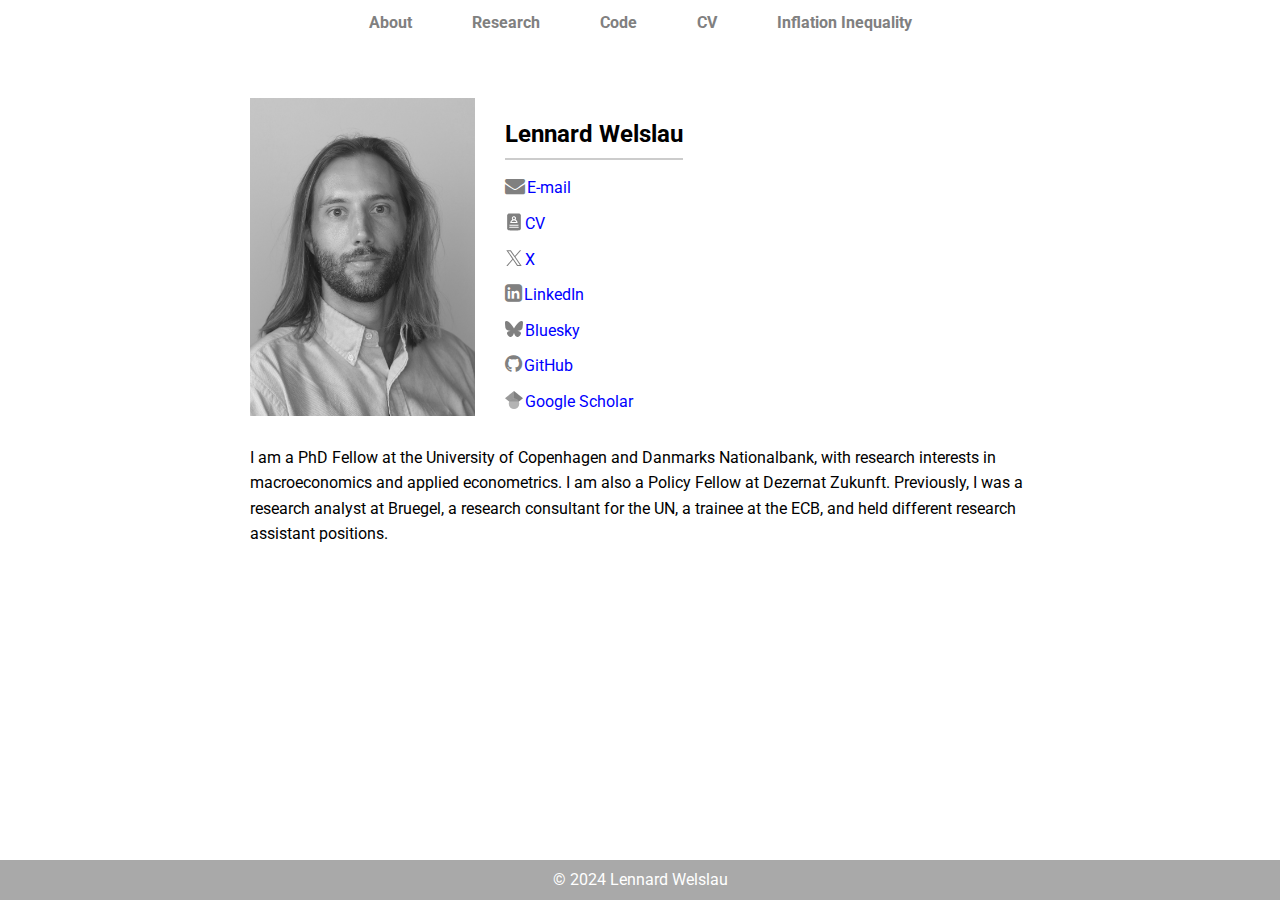
==== commit a349ad00: "bio" ====
--- a/index.html
+++ b/index.html
@@ -103,7 +103,7 @@
         </div>
         <div class="about-description">
           <p>I am a PhD Fellow at the University of Copenhagen and Danmarks Nationalbank, 
-            with a focus on macroeconomics and applied econometrics.
+            with research interests in macroeconomics and applied econometrics.
             I am also a Policy Fellow at Dezernat Zukunft.
             Previously, I was a research analyst at Bruegel, 
             a research consultant for the UN, 
--- a/style.css
+++ b/style.css
@@ -22,7 +22,6 @@
 iframe {
   width: 100%;
   max-width: 780px;
-  height: 100%;
   margin: 0 auto;
   display: block;
   flex-grow: 1;
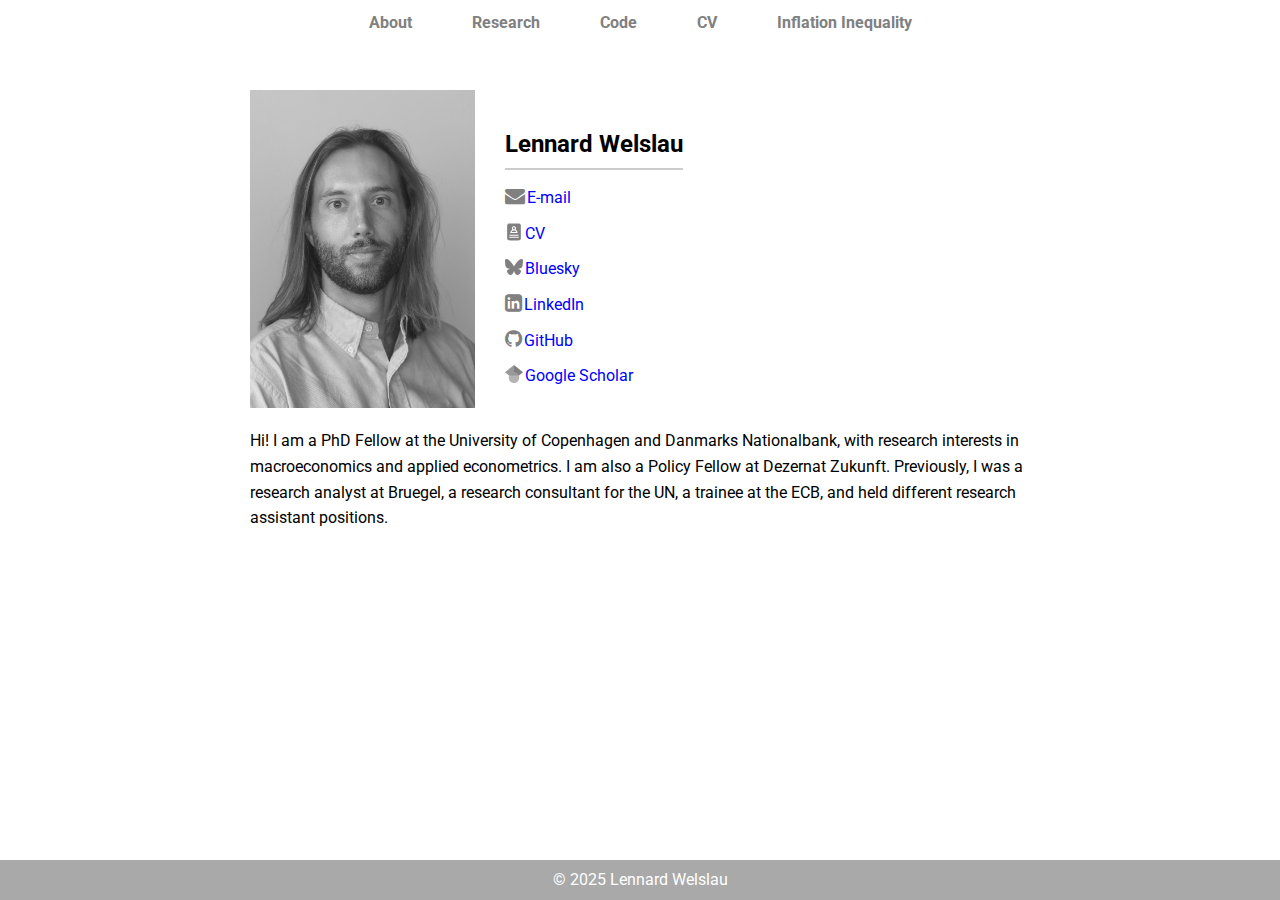
==== commit 0523c0e3: "links update" ====
--- a/index.html
+++ b/index.html
@@ -66,24 +66,17 @@
                 </a></li>
               </ul>
               <ul>
-                <li><a href="https://twitter.com/lennardwelslau" class="link" target="_blank">
-                  <svg xmlns="http://www.w3.org/2000/svg" viewBox="0 0 32 32" width="18" height="18" style="fill: gray; vertical-align: top;  margin-top: 2px; margin-right: 2px">
-                    <path style="fill:none" d="M0 0h32v32H0z"/>
-                    <path d="M16.305 11.856 26.5 0h-2.412l-8.856 10.294L8.158 0H0l10.7 15.567L0 28h2.417l9.352-10.871L19.24 28h8.16L16.3 11.856zm-3.31 3.844-1.084-1.55L3.288 1.82H7l6.959 9.954 1.084 1.55 9.046 12.939h-3.712L12.995 15.7z" transform="translate(2.301 2)" style="fill:gray"/>
-                </svg>X
+                
+                <li><a href="https://bsky.app/profile/lennardwelslau.bsky.social" class="link" target="_blank">
+                  <svg viewBox="0 0 64 57" width="18" height="18" style="fill: gray; vertical-align: top;  margin-top: 2px; margin-right: 2px">
+                    <path d="M13.873 3.805C21.21 9.332 29.103 20.537 32 26.55v15.882c0-.338-.13.044-.41.867-1.512 4.456-7.418 21.847-20.923 7.944-7.111-7.32-3.819-14.64 9.125-16.85-7.405 1.264-15.73-.825-18.014-9.015C1.12 23.022 0 8.51 0 6.55 0-3.268 8.579-.182 13.873 3.805ZM50.127 3.805C42.79 9.332 34.897 20.537 32 26.55v15.882c0-.338.13.044.41.867 1.512 4.456 7.418 21.847 20.923 7.944 7.111-7.32 3.819-14.64-9.125-16.85 7.405 1.264 15.73-.825 18.014-9.015C62.88 23.022 64 8.51 64 6.55c0-9.818-8.578-6.732-13.873-2.745Z"></path>
+                  </svg>Bluesky
                 </a></li>
 
                 <li><a href="https://www.linkedin.com/in/welslau/" class="link" target="_blank">
                   <i class="fa fa-linkedin-square" style="font-size: 20px; color: gray; margin-right: 2px">
                   </i>LinkedIn
                 </a></li>
-
-                <li><a href="https://bsky.app/profile/lennardwelslau.bsky.social" class="link" target="_blank">
-                  <svg viewBox="0 0 64 57" width="18" height="18" style="fill: gray; vertical-align: top;  margin-top: 2px; margin-right: 2px">
-                    <path d="M13.873 3.805C21.21 9.332 29.103 20.537 32 26.55v15.882c0-.338-.13.044-.41.867-1.512 4.456-7.418 21.847-20.923 7.944-7.111-7.32-3.819-14.64 9.125-16.85-7.405 1.264-15.73-.825-18.014-9.015C1.12 23.022 0 8.51 0 6.55 0-3.268 8.579-.182 13.873 3.805ZM50.127 3.805C42.79 9.332 34.897 20.537 32 26.55v15.882c0-.338.13.044.41.867 1.512 4.456 7.418 21.847 20.923 7.944 7.111-7.32 3.819-14.64-9.125-16.85 7.405 1.264 15.73-.825 18.014-9.015C62.88 23.022 64 8.51 64 6.55c0-9.818-8.578-6.732-13.873-2.745Z"></path>
-                  </svg>Bluesky
-                </a></li>
-              
 
                 <li><a href="https://github.com/lennardwelslau" class="link" target="_blank">
                   <i class="fa fa-github" style="font-size: 20px; color: gray; ; margin-right: 2px">
@@ -102,7 +95,7 @@
           </div>
         </div>
         <div class="about-description">
-          <p>I am a PhD Fellow at the University of Copenhagen and Danmarks Nationalbank, 
+          <p>Hi! I am a PhD Fellow at the University of Copenhagen and Danmarks Nationalbank, 
             with research interests in macroeconomics and applied econometrics.
             I am also a Policy Fellow at Dezernat Zukunft.
             Previously, I was a research analyst at Bruegel, 
@@ -116,7 +109,7 @@
   </main>
     
   <footer>
-      <p>© 2024 Lennard Welslau</p>
+      <p>© 2025 Lennard Welslau</p>
   </footer>
 
 </body>
